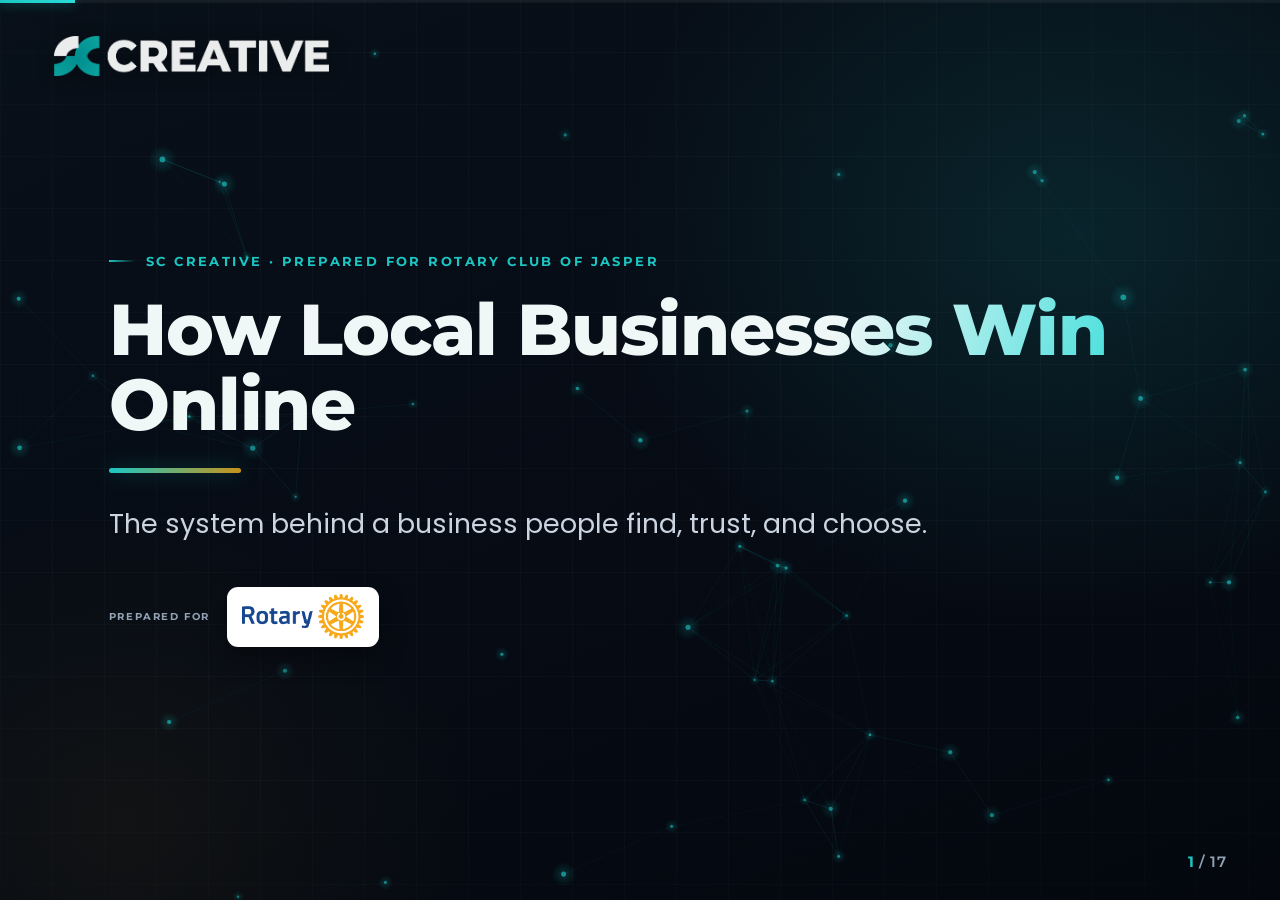
==== index.html @ b0ba2397 "copy: shorten AEO slide title to 'AEO gets you found inside AI.'" ====
<!doctype html>
<html lang="en">
<head>
<meta charset="UTF-8">
<meta name="viewport" content="width=device-width, initial-scale=1.0">
<title>How Local Businesses Win Online — SC Creative</title>
<link rel="preconnect" href="https://fonts.googleapis.com">
<link rel="preconnect" href="https://fonts.gstatic.com" crossorigin>
<link href="https://fonts.googleapis.com/css2?family=Montserrat:wght@600;700;800&family=Poppins:wght@400;500;600&display=swap" rel="stylesheet">
<link rel="stylesheet" href="css/deck.css">
<script>window.AI_CONFIG = window.AI_CONFIG || { apiKey: "", model: "claude-sonnet-5" };</script>
<script src="config.js" onerror="/* no config.js — fallback mode */"></script>
</head>
<body>

  <canvas id="bg-canvas" aria-hidden="true"></canvas>
  <div id="deck-progress"><div id="deck-progress-fill"></div></div>
  <img class="deck-logo" src="assets/logo-white.png" alt="SC Creative">

  <!-- 1. Title -->
  <section class="slide">
    <p class="slide__eyebrow">SC Creative &middot; Prepared for Rotary Club of Jasper</p>
    <h1 class="slide__title grad" data-typewriter data-text="How Local Businesses Win Online">How Local Businesses Win Online</h1>
    <div class="title-underline"></div>
    <p class="slide__body">The system behind a business people find, trust, and choose.</p>
    <div class="title-for">
      <span class="title-for__label">Prepared for</span>
      <span class="title-for__logo"><img src="assets/rotary.png" alt="Rotary Club of Jasper"></span>
    </div>
  </section>

  <!-- 2. The reality -->
  <section class="slide">
    <p class="slide__eyebrow">The reality</p>
    <h1 class="slide__title">People decide online &mdash; before they ever <span class="k">call</span>.</h1>
    <div class="stat-row">
      <div class="stat stat--decline1"><div class="stat__number" data-countup="81" data-suffix="%">0%</div><div class="stat__bar"></div><div class="stat__label">research online before they buy</div></div>
      <div class="stat stat--decline2"><div class="stat__number" data-countup="88" data-suffix="%">0%</div><div class="stat__bar"></div><div class="stat__label">trust reviews as much as a friend</div></div>
      <div class="stat stat--decline3"><div class="stat__number" data-countup="75" data-suffix="%">0%</div><div class="stat__bar"></div><div class="stat__label">judge your credibility by your website</div></div>
    </div>
    <p class="slide__body">If they can&rsquo;t find you &mdash; or they don&rsquo;t like what they see &mdash; you never even get the call.</p>
  </section>

  <!-- 3. The problem: scattered -->
  <section class="slide">
    <p class="slide__eyebrow">The problem</p>
    <h1 class="slide__title">Most local businesses are <span class="k">scattered</span> online.</h1>
    <div class="scatter">
      <div class="scatter__piece">
        <span class="scatter__ic"><svg viewBox="0 0 24 24"><rect x="3" y="4" width="18" height="15" rx="2"/><path d="M3 8.5h18"/></svg></span>
        <span class="scatter__t"><b>DIY website</b><span>built once, forgotten</span></span>
      </div>
      <div class="scatter__piece">
        <span class="scatter__ic"><svg viewBox="0 0 24 24"><rect x="4" y="3" width="16" height="18" rx="2"/><path d="M8 9h8M8 13h5"/></svg></span>
        <span class="scatter__t"><b>Facebook page</b><span>last post: 2019</span></span>
      </div>
      <div class="scatter__piece">
        <span class="scatter__ic"><svg viewBox="0 0 24 24"><path d="M12 21s6.5-5.6 6.5-11a6.5 6.5 0 1 0-13 0C5.5 15.4 12 21 12 21z"/><circle cx="12" cy="10" r="2.4"/></svg></span>
        <span class="scatter__t"><b>Google listing</b><span>wrong hours, no photos</span></span>
      </div>
      <div class="scatter__piece">
        <span class="scatter__ic"><svg viewBox="0 0 24 24"><circle cx="8.5" cy="8.5" r="3.4"/><rect x="12.5" y="12.5" width="7.5" height="7.5" rx="1.6"/></svg></span>
        <span class="scatter__t"><b>Mismatched logos</b><span>three different looks</span></span>
      </div>
      <div class="scatter__piece">
        <span class="scatter__ic"><svg viewBox="0 0 24 24"><circle cx="12" cy="12" r="9"/><path d="M9.6 9.3a2.4 2.4 0 1 1 3.4 2.2c-.8.4-1.1.9-1.1 1.8"/><circle cx="12" cy="16.4" r=".5" fill="currentColor" stroke="none"/></svg></span>
        <span class="scatter__t"><b>No strategy</b><span>hoping it works</span></span>
      </div>
    </div>
    <p class="slide__body">A website here, a Facebook page there, a listing nobody&rsquo;s touched &mdash; pieces that don&rsquo;t talk to each other, and don&rsquo;t add up.</p>
  </section>

  <!-- Blueprint (01) -->
  <section class="slide">
    <div class="scenario-header">
      <span class="chip-icon num-chip" aria-hidden="true">01</span>
      <h1 class="slide__title">Blueprint</h1>
      <span class="scenario-tag">Clarity &amp; Strategy</span>
    </div>
    <div class="showcase">
      <div class="showcase__left">
        <div class="showcase__challenge"><span class="mini-label">The challenge</span><p>Most businesses market before they&rsquo;re clear on who they are.</p></div>
        <div class="showcase__result"><span class="mini-label mini-label--teal">The result</span><p class="result-quote">&ldquo;You can&rsquo;t build growth on a guess. We start with the plan.&rdquo;</p></div>
      </div>
      <div class="showcase__caps">
        <span class="mini-label mini-label--teal">What Blueprint delivers</span>
        <div class="cap-grid">
          <div class="cap"><span class="cap__icon">&#127919;</span><div class="cap__text"><b>Positioning</b><span>Who you are &amp; why you win</span></div></div>
          <div class="cap"><span class="cap__icon">&#128172;</span><div class="cap__text"><b>Messaging</b><span>Words that land with your market</span></div></div>
          <div class="cap"><span class="cap__icon">&#128269;</span><div class="cap__text"><b>Market clarity</b><span>Where the real opportunity is</span></div></div>
          <div class="cap"><span class="cap__icon">&#128101;</span><div class="cap__text"><b>Audience</b><span>Exactly who you&rsquo;re talking to</span></div></div>
          <div class="cap"><span class="cap__icon">&#9876;&#65039;</span><div class="cap__text"><b>Competitive edge</b><span>What sets you apart</span></div></div>
          <div class="cap"><span class="cap__icon">&#128506;&#65039;</span><div class="cap__text"><b>The plan</b><span>A roadmap before we build</span></div></div>
        </div>
      </div>
    </div>
  </section>

  <!-- 7. Branding (02) -->
  <section class="slide">
    <div class="scenario-header">
      <span class="chip-icon num-chip" aria-hidden="true">02</span>
      <h1 class="slide__title">Branding</h1>
      <span class="scenario-tag">Identity &amp; Graphic Design</span>
    </div>
    <div class="showcase">
      <div class="showcase__left">
        <div class="showcase__challenge"><span class="mini-label">The challenge</span><p>Inconsistent branding quietly costs you trust every day.</p></div>
        <div class="showcase__result"><span class="mini-label mini-label--teal">The result</span><p class="result-quote">&ldquo;A brand that&rsquo;s consistent, scalable, and impossible to ignore.&rdquo;</p></div>
      </div>
      <div class="showcase__caps">
        <span class="mini-label mini-label--teal">What Branding delivers</span>
        <div class="cap-grid">
          <div class="cap"><span class="cap__icon">&#10024;</span><div class="cap__text"><b>Logo &amp; identity</b><span>Marks that stick</span></div></div>
          <div class="cap"><span class="cap__icon">&#128216;</span><div class="cap__text"><b>Brand guide</b><span>Rules that keep it consistent</span></div></div>
          <div class="cap"><span class="cap__icon">&#127912;</span><div class="cap__text"><b>Graphic design</b><span>Social, print &amp; ads</span></div></div>
          <div class="cap"><span class="cap__icon">&#127752;</span><div class="cap__text"><b>Color &amp; type</b><span>A system, not guesses</span></div></div>
          <div class="cap"><span class="cap__icon">&#128188;</span><div class="cap__text"><b>Brand assets</b><span>Everything on-brand</span></div></div>
          <div class="cap"><span class="cap__icon">&#128260;</span><div class="cap__text"><b>Consistency</b><span>The same everywhere</span></div></div>
        </div>
      </div>
    </div>
  </section>

  <!-- 8. Website (03) -->
  <section class="slide">
    <div class="scenario-header">
      <span class="chip-icon num-chip" aria-hidden="true">03</span>
      <h1 class="slide__title">Website</h1>
      <span class="scenario-tag">Design &amp; Build</span>
    </div>
    <div class="showcase">
      <div class="showcase__left">
        <div class="showcase__challenge"><span class="mini-label">The challenge</span><p>An outdated, slow website makes a great business look small.</p></div>
        <div class="showcase__result"><span class="mini-label mini-label--teal">The result</span><p class="result-quote">&ldquo;A site that reflects the real quality of your business &mdash; and converts.&rdquo;</p></div>
      </div>
      <div class="showcase__caps">
        <span class="mini-label mini-label--teal">What Website delivers</span>
        <div class="cap-grid">
          <div class="cap"><span class="cap__icon">&#128421;&#65039;</span><div class="cap__text"><b>Custom design</b><span>Not a template</span></div></div>
          <div class="cap"><span class="cap__icon">&#9889;</span><div class="cap__text"><b>Fast load</b><span>Seconds matter</span></div></div>
          <div class="cap"><span class="cap__icon">&#128241;</span><div class="cap__text"><b>Mobile-first</b><span>Most visitors are on phones</span></div></div>
          <div class="cap"><span class="cap__icon">&#127919;</span><div class="cap__text"><b>Built to convert</b><span>Visitors into clients</span></div></div>
          <div class="cap"><span class="cap__icon">&#128269;</span><div class="cap__text"><b>SEO-ready</b><span>Findable from day one</span></div></div>
          <div class="cap"><span class="cap__icon">&#9997;&#65039;</span><div class="cap__text"><b>Easy to update</b><span>You stay in control</span></div></div>
        </div>
      </div>
    </div>
  </section>

  <!-- 8b. Website performance proof -->
  <section class="slide slide--center">
    <p class="slide__eyebrow">Under the hood</p>
    <h1 class="slide__title">We don&rsquo;t build sites that <span class="k--red">underperform</span>.</h1>
    <p class="slide__body" style="max-width:78ch;margin-top:.9rem;font-size:clamp(1rem,1.5vw,1.3rem);">This is the same Google score that decides your search ranking. A typical local site &mdash; versus an SC Creative build.</p>
    <div class="perf-compare">
      <div class="perf-col">
        <div class="perf-col__head"><span class="perf-col__dot" style="background:var(--red)"></span><span class="perf-col__label">A typical local website</span></div>
        <div class="perf-rings">
          <div class="perf-metric"><div class="perf-ring" style="--v:39;--c:#e0574f"><b>39</b></div><span class="perf-metric__lbl">Performance</span></div>
          <div class="perf-metric"><div class="perf-ring" style="--v:86;--c:#e6ab2e"><b>86</b></div><span class="perf-metric__lbl">Accessibility</span></div>
          <div class="perf-metric"><div class="perf-ring" style="--v:73;--c:#e6ab2e"><b>73</b></div><span class="perf-metric__lbl">Best Practices</span></div>
          <div class="perf-metric"><div class="perf-ring" style="--v:85;--c:#e6ab2e"><b>85</b></div><span class="perf-metric__lbl">SEO</span></div>
        </div>
      </div>
      <div class="perf-col perf-col--ours">
        <div class="perf-col__head"><span class="perf-col__dot" style="background:var(--green)"></span><span class="perf-col__label">An SC Creative build</span></div>
        <div class="perf-rings">
          <div class="perf-metric"><div class="perf-ring" style="--v:96;--c:#30c060"><b>96</b></div><span class="perf-metric__lbl">Performance</span></div>
          <div class="perf-metric"><div class="perf-ring" style="--v:94;--c:#30c060"><b>94</b></div><span class="perf-metric__lbl">Accessibility</span></div>
          <div class="perf-metric"><div class="perf-ring" style="--v:100;--c:#30c060"><b>100</b></div><span class="perf-metric__lbl">Best Practices</span></div>
          <div class="perf-metric"><div class="perf-ring" style="--v:100;--c:#30c060"><b>100</b></div><span class="perf-metric__lbl">SEO</span></div>
        </div>
      </div>
    </div>
  </section>

  <!-- AI Systems (04) — big-scale automation build plan -->
  <section class="slide">
    <div class="scenario-header">
      <span class="chip-icon num-chip" aria-hidden="true">04</span>
      <h1 class="slide__title">AI Systems</h1>
      <span class="scenario-tag">Automate &amp; Scale</span>
    </div>
    <div class="showcase">
      <div class="showcase__left">
        <div class="showcase__challenge"><span class="mini-label">The challenge</span><p>Sticky notes, spreadsheets, and six apps that don&rsquo;t talk. Marketing is the easy part &mdash; <em>running</em> the business is where the time disappears.</p></div>
        <div class="showcase__result"><span class="mini-label mini-label--teal">The result</span><p class="result-quote">&ldquo;One system that runs the business &mdash; while you sleep.&rdquo;</p></div>
      </div>
      <div class="showcase__caps">
        <span class="mini-label mini-label--teal">Watch it plan a real build &mdash; start to finish</span>
        <div class="agent-run" data-agent="automation">
          <div class="agent-run__bar">
            <span class="ai-window__dots"><i></i><i></i><i></i></span>
            <span class="ai-window__name">SC Creative &middot; AI Systems Architect</span>
            <span class="ai-window__live">Working</span>
          </div>
          <div class="agent-run__log"></div>
        </div>
      </div>
    </div>
  </section>

  <!-- 10. Growth (05) -->
  <section class="slide">
    <div class="scenario-header">
      <span class="chip-icon num-chip" aria-hidden="true">05</span>
      <h1 class="slide__title">Growth</h1>
      <span class="scenario-tag">Traffic &amp; Revenue</span>
    </div>
    <div class="showcase">
      <div class="showcase__left">
        <div class="showcase__challenge"><span class="mini-label">The challenge</span><p>Reactive marketing means competitors get found first.</p></div>
        <div class="showcase__result"><span class="mini-label mini-label--teal">The result</span><p class="result-quote">&ldquo;Visibility that compounds &mdash; locally and beyond.&rdquo;</p></div>
      </div>
      <div class="showcase__caps">
        <span class="mini-label mini-label--teal">What Growth delivers</span>
        <div class="cap-grid">
          <div class="cap"><span class="cap__icon">&#128269;</span><div class="cap__text"><b>SEO</b><span>Get found on Google</span></div></div>
          <div class="cap"><span class="cap__icon">&#128200;</span><div class="cap__text"><b>Paid ads</b><span>Reach the right people fast</span></div></div>
          <div class="cap"><span class="cap__icon">&#9997;&#65039;</span><div class="cap__text"><b>Content</b><span>Answer what they search</span></div></div>
          <div class="cap"><span class="cap__icon">&#128205;</span><div class="cap__text"><b>Local visibility</b><span>Own your area</span></div></div>
          <div class="cap"><span class="cap__icon">&#11088;</span><div class="cap__text"><b>Reviews</b><span>Reputation that sells</span></div></div>
          <div class="cap"><span class="cap__icon">&#128202;</span><div class="cap__text"><b>Analytics</b><span>Know what&rsquo;s working</span></div></div>
        </div>
      </div>
    </div>
  </section>

  <!-- 11. The rules just changed (AEO) -->
  <section class="slide" data-aeo>
    <p class="slide__eyebrow">The rules just changed</p>
    <h1 class="slide__title">AEO gets you found <span class="k">inside AI</span>.</h1>
    <p class="slide__body" style="max-width:74ch;">Your customers are asking ChatGPT and Google&rsquo;s AI for recommendations now. We make sure your business is the answer they get.</p>
    <div class="aeo-wrap">
      <div class="ai-window">
        <div class="ai-window__bar">
          <span class="ai-window__dots"><i></i><i></i><i></i></span>
          <span class="ai-window__name">AI Assistant</span>
          <span class="ai-window__live">Live</span>
        </div>
        <div class="ai-window__body">
          <div class="aeo-q"><span class="aeo-q__label">Someone asks</span><span class="aeo-q__text">&ldquo;Best place for shrimp &amp; grits in Jasper, AL?&rdquo;</span></div>
          <div class="aeo-a" id="aeo-answer" data-rest="&hellip;"></div>
        </div>
      </div>
    </div>
  </section>

  <!-- 12. When it's connected — payoff curve -->
  <section class="slide">
    <p class="slide__eyebrow">The payoff</p>
    <h1 class="slide__title">When the pieces connect, <span class="k">growth compounds</span>.</h1>
    <div class="turnaround">
      <div class="ta-chart">
        <svg class="ta-svg" viewBox="0 0 100 40" preserveAspectRatio="none" aria-hidden="true">
          <defs>
            <linearGradient id="taFill" x1="0" y1="0" x2="0" y2="1">
              <stop offset="0%" stop-color="rgba(62,224,122,0.38)"/>
              <stop offset="100%" stop-color="rgba(62,224,122,0)"/>
            </linearGradient>
          </defs>
          <path class="ta-area" d="M0,37 L16.7,31 L50,19 L83.3,7 L100,4 L100,40 L0,40 Z" fill="url(#taFill)"/>
          <path class="ta-line" pathLength="1" d="M0,37 L16.7,31 L50,19 L83.3,7 L100,4"/>
        </svg>
        <span class="ta-dot ta-dot--1" style="left:16.7%;bottom:22.5%"></span>
        <span class="ta-dot ta-dot--2" style="left:50%;bottom:52.5%"></span>
        <span class="ta-dot ta-dot--3" style="left:83.3%;bottom:82.5%"></span>
      </div>
      <div class="ta-labels">
        <div class="ta-lbl"><b>Found</b><span>Get seen</span></div>
        <div class="ta-lbl"><b>Trusted</b><span>Look the part</span></div>
        <div class="ta-lbl"><b>Growing</b><span>Win the work</span></div>
      </div>
    </div>
    <p class="slide__body">Each piece makes the others work harder. That&rsquo;s the difference between busy and growing.</p>
  </section>

  <!-- 13. Proof — client trust bar -->
  <section class="slide slide--center">
    <p class="slide__eyebrow">The proof</p>
    <h1 class="slide__title">Real businesses. <span class="k">Real work.</span></h1>
    <div class="trust-bar">
      <div class="trust-logo"><img src="assets/clients/glory-fellowship.png" alt="Glory Fellowship"></div>
      <div class="trust-logo"><img src="assets/clients/miller-roofing.png" alt="Miller Roofing"></div>
      <div class="trust-logo"><img src="assets/clients/lemon-ridge.png" alt="Lemon Ridge"></div>
      <div class="trust-logo"><img src="assets/clients/sanders.png" alt="Sanders"></div>
      <div class="trust-logo"><img src="assets/clients/wmd.png" alt="WMD"></div>
      <div class="trust-logo"><img src="assets/clients/mann-home-services.png" alt="Mann Home Services"></div>
    </div>
    <p class="slide__body">From roofing to retail to non-profits &mdash; we build the systems local businesses grow on.</p>
  </section>

  <!-- 14. Why local matters -->
  <section class="slide slide--center">
    <p class="slide__eyebrow">Why this matters for Jasper</p>
    <h1 class="slide__title">When local businesses win online, <span class="k">the whole town rises</span>.</h1>
    <p class="slide__body">Every local business that competes online keeps jobs, dollars, and pride right here in Walker County &mdash; instead of losing them to a chain three states away.</p>
  </section>

  <!-- 15. The SC Creative difference -->
  <section class="slide slide--center">
    <p class="slide__eyebrow">The difference</p>
    <h1 class="slide__title grad">One connected partner &mdash; right here.</h1>
    <p class="slide__body">Not a faceless agency in another state. Real people who answer the phone, know your market, and treat your growth like our own.</p>
  </section>

  <!-- 16. Start -->
  <section class="slide slide--center">
    <p class="slide__eyebrow">Getting started</p>
    <h1 class="slide__title">It starts with a <span class="k">conversation</span>.</h1>
    <p class="slide__body">No pressure, no jargon &mdash; just a clear look at where your business stands online today, and what&rsquo;s possible. That part&rsquo;s on us.</p>
  </section>

  <!-- 17. Vision close -->
  <section class="slide slide--center">
    <h1 class="slide__title grad" data-typewriter data-text="Main Street can win online.">Main Street can win online.</h1>
    <div class="title-underline"></div>
    <p class="slide__body">Let&rsquo;s build the system that gets you there.</p>
  </section>

  <!-- 18. Contact -->
  <section class="slide slide--center">
    <img class="contact-logo" src="assets/logo-white.png" alt="SC Creative">
    <p class="slide__eyebrow">Local, and here to help.</p>
    <p class="slide__body">If you want to talk through what this could look like for your business &mdash; I&rsquo;m right here in Walker County.</p>
    <p class="contact-line">Sam Cole &middot; <a href="mailto:sam@samcolecreative.com">sam@samcolecreative.com</a> &middot; <a href="tel:+16789971106">(678) 997-1106</a></p>
    <div class="online-chip">Online now &middot; <b data-clock>12:00:00 PM</b></div>
  </section>

  <div class="deck-counter"><b>1</b> / 17</div>
  <div class="deck-nav deck-nav--prev" aria-hidden="true"></div>
  <div class="deck-nav deck-nav--next" aria-hidden="true"></div>

  <script src="js/ai-engine.js"></script>
  <script src="js/local-data.js"></script>
  <script src="js/active.js"></script>
  <script src="js/background.js"></script>
  <script src="js/deck.js"></script>

</body>
</html>
---- css/deck.css ----
/* ============================================================
   The Small-Town Advantage — SC Creative × Rotary of Jasper
   Design system, echoing the SC Creative site:
   layered glow + graph-grid backdrops, low-opacity glass with a
   teal left-edge, snap easing, teal keyword accents, icon chips,
   and fake "AI product window" chrome.
   ============================================================ */

:root {
  /* Graduated near-blacks */
  --bg:            #070d17;
  --bg-2:          #050a12;
  --surface:       #0b1520;
  --surface-2:     #0d1420;
  --elevated:      #0a1220;

  /* Brand teal family */
  --teal:          #1cc7c3;
  --teal-bright:   #2adbd7;
  --teal-mid:      #13a9a6;
  --teal-ink:      #07262b;

  /* Accents */
  --gold:          #c8921a;
  --gold-bright:   #e6ab2e;
  --green:         #30c060;
  --red:           #e0574f;

  /* Text */
  --text:          #eef3f8;
  --text-neutral:  #cbd5e1;
  --text-muted:    #93a3b6;

  /* Glass + hairlines */
  --glass:         rgba(255,255,255,0.035);
  --glass-2:       rgba(255,255,255,0.055);
  --hair:          rgba(255,255,255,0.09);
  --hair-strong:   rgba(255,255,255,0.16);

  --ease:          cubic-bezier(0.22, 1, 0.36, 1);

  --font-heading: 'Montserrat', ui-sans-serif, system-ui, sans-serif;
  --font-body:    'Poppins', ui-sans-serif, system-ui, sans-serif;
}

* { margin: 0; padding: 0; box-sizing: border-box; }
html, body { width: 100%; height: 100%; }

body {
  font-family: var(--font-body);
  color: var(--text);
  overflow: hidden;
  /* Layered atmosphere: asymmetric teal glow upper-right, faint gold
     glow lower-left, over a diagonal near-black gradient. */
  background:
    radial-gradient(ellipse 58% 68% at 84% 26%, rgba(28,199,195,0.13), transparent 64%),
    radial-gradient(ellipse 46% 60% at 10% 92%, rgba(200,146,26,0.06), transparent 60%),
    linear-gradient(158deg, #081019 0%, #060b14 58%, #04070e 100%);
  background-attachment: fixed;
}

/* Graph-paper grid texture, faded at the edges (SC Creative signature) */
body::before {
  content: "";
  position: fixed;
  inset: 0;
  z-index: 0;
  pointer-events: none;
  background-image:
    linear-gradient(rgba(255,255,255,0.022) 1px, transparent 1px),
    linear-gradient(90deg, rgba(255,255,255,0.022) 1px, transparent 1px);
  background-size: 52px 52px;
  -webkit-mask-image: radial-gradient(ellipse 90% 90% at 50% 45%, #000 55%, transparent 100%);
          mask-image: radial-gradient(ellipse 90% 90% at 50% 45%, #000 55%, transparent 100%);
}

#bg-canvas {
  position: fixed;
  inset: 0;
  z-index: 0;
  pointer-events: none;
  opacity: 0.9;
}

/* ---------- Chrome: progress, logo, counter, nav ---------- */
#deck-progress {
  position: fixed; top: 0; left: 0;
  width: 100%; height: 3px;
  background: rgba(255,255,255,0.05);
  z-index: 30;
}
#deck-progress-fill {
  height: 100%; width: 0%;
  background: linear-gradient(90deg, var(--teal), var(--teal-bright));
  box-shadow: 0 0 12px rgba(28,199,195,0.6);
  transition: width 420ms var(--ease);
}

.deck-logo {
  position: fixed; top: 4vh; left: 4.2vw;
  height: 4.4vh; opacity: .92; z-index: 20;
  filter: drop-shadow(0 2px 10px rgba(0,0,0,0.4));
}

.deck-counter {
  position: fixed; bottom: 3.2vh; right: 4.2vw;
  color: var(--text-muted);
  font-family: var(--font-heading);
  font-weight: 600;
  font-size: .95rem;
  letter-spacing: .04em;
  z-index: 20;
}
.deck-counter b { color: var(--teal); font-weight: 700; }

.deck-nav {
  position: fixed; top: 0; height: 100vh; width: 33%;
  z-index: 10; cursor: pointer; background: transparent; border: none;
}
.deck-nav--prev { left: 0; }
.deck-nav--next { right: 0; }

/* ---------- Slides ---------- */
.slide {
  position: relative;
  z-index: 5;
  width: 100vw; height: 100vh;
  display: none;
  flex-direction: column;
  justify-content: center;
  padding: 9vh 8.5vw;
  background: transparent;   /* let the layered body show through */
}
.slide.active { display: flex; }

/* Entrance choreography — every direct child rises + fades, staggered,
   using the SC Creative snap easing. */
.slide.active > * { animation: rise .62s var(--ease) both; }
.slide.active > *:nth-child(1) { animation-delay: .04s; }
.slide.active > *:nth-child(2) { animation-delay: .12s; }
.slide.active > *:nth-child(3) { animation-delay: .20s; }
.slide.active > *:nth-child(4) { animation-delay: .28s; }
.slide.active > *:nth-child(5) { animation-delay: .36s; }
.slide.active > *:nth-child(6) { animation-delay: .44s; }
@keyframes rise {
  from { opacity: 0; transform: translateY(20px); }
  to   { opacity: 1; transform: translateY(0); }
}

.slide--center { align-items: center; text-align: center; }
.slide--center .slide__body { margin-left: auto; margin-right: auto; }

/* ---------- Type ---------- */
.slide__eyebrow {
  display: inline-flex; align-items: center; gap: .7rem;
  color: var(--teal);
  text-transform: uppercase;
  letter-spacing: .18em;
  font-family: var(--font-heading);
  font-weight: 700;
  font-size: clamp(.72rem, 1.05vw, .92rem);
  margin-bottom: 1.4rem;
}
.slide__eyebrow::before {
  content: "";
  width: 26px; height: 2px;
  background: linear-gradient(90deg, var(--teal), transparent);
  display: inline-block;
}
.slide--center .slide__eyebrow { justify-content: center; }

.slide__title {
  font-family: var(--font-heading);
  font-weight: 800;
  font-size: clamp(2.6rem, 5.6vw, 5rem);
  line-height: 1.05;
  letter-spacing: -0.015em;
}
/* Gradient display treatment for hero/statement titles — a bright title with a
   soft teal shine that fades into the text on BOTH sides (no hard seam). */
.slide__title.grad {
  background: linear-gradient(105deg,
    #eff7f7 0%, #eff7f7 34%,
    var(--teal-bright) 50%,
    #eff7f7 66%, #eff7f7 100%);
  background-size: 200% auto;
  background-repeat: no-repeat;
  -webkit-background-clip: text; background-clip: text;
  color: transparent;
}
/* Teal keyword accent inside titles */
.k {
  background: linear-gradient(120deg, var(--teal) 0%, var(--teal-bright) 100%);
  -webkit-background-clip: text; background-clip: text;
  color: transparent;
}
.k--gold { background: linear-gradient(120deg, var(--gold) 0%, var(--gold-bright) 100%); -webkit-background-clip: text; background-clip: text; color: transparent; }
.k--red  { color: var(--red); }

.slide__body {
  color: var(--text-neutral);
  font-size: clamp(1.15rem, 2.1vw, 1.75rem);
  line-height: 1.55;
  max-width: 56ch;
  margin-top: 1.9rem;
}
.slide__body em { color: var(--text); font-style: italic; }

.title-underline {
  width: 132px; height: 5px; border-radius: 4px;
  margin-top: 1.6rem;
  background: linear-gradient(90deg, var(--teal), var(--gold));
  box-shadow: 0 0 20px rgba(28,199,195,0.35);
}
.slide--center .title-underline { margin-left: auto; margin-right: auto; }

/* ---------- Glass card base ---------- */
.card {
  position: relative;
  background: var(--glass);
  border: 1px solid var(--hair);
  border-radius: 18px;
  backdrop-filter: blur(14px);
  -webkit-backdrop-filter: blur(14px);
  box-shadow: 0 18px 50px rgba(0,0,0,0.35);
  transition: transform .3s var(--ease), box-shadow .3s var(--ease), border-color .3s var(--ease);
}
.card::before {   /* teal left-edge accent */
  content: ""; position: absolute; left: 0; top: 14px; bottom: 14px;
  width: 3px; border-radius: 3px;
  background: linear-gradient(180deg, var(--teal), var(--teal-mid));
}

/* ---------- Icon chip ---------- */
.chip-icon {
  flex-shrink: 0;
  width: clamp(48px, 5vw, 64px);
  height: clamp(48px, 5vw, 64px);
  display: grid; place-items: center;
  border-radius: 14px;
  background: rgba(28,199,195,0.12);
  border: 1px solid rgba(28,199,195,0.28);
  box-shadow: inset 0 1px 0 rgba(255,255,255,0.06), 0 8px 24px rgba(28,199,195,0.14);
  font-size: clamp(1.6rem, 2.6vw, 2.3rem);
  line-height: 1;
}

/* real-logo variant of the header chip — white token so colorful
   badges/seals stay legible on the dark deck */
.logo-chip {
  flex-shrink: 0;
  width: clamp(54px, 5.6vw, 72px);
  height: clamp(54px, 5.6vw, 72px);
  display: grid; place-items: center;
  border-radius: 14px;
  background: #fff;
  padding: 7px;
  box-shadow: inset 0 1px 0 rgba(255,255,255,0.6), 0 10px 26px rgba(0,0,0,0.4);
}
.logo-chip img { max-width: 100%; max-height: 100%; object-fit: contain; display: block; }

/* Title slide: "prepared for" Rotary mark */
.title-for { display: flex; align-items: center; gap: 1.1rem; margin-top: 2.6rem; }
.title-for__label {
  font-family: var(--font-heading); font-weight: 700;
  text-transform: uppercase; letter-spacing: .15em;
  font-size: clamp(.58rem, .82vw, .72rem); color: var(--text-muted);
}
.title-for__logo {
  display: inline-flex; align-items: center;
  height: clamp(42px, 4.8vw, 60px);
  background: #fff; border-radius: 11px; padding: .45rem .95rem;
  box-shadow: 0 10px 26px rgba(0,0,0,0.4);
}
.title-for__logo img { height: 100%; width: auto; display: block; }

/* ---------- Stat tiles ---------- */
.stat-row {
  display: flex;
  gap: 1.6rem;
  margin: 2.6rem 0;
  width: 100%;
}
.stat {
  flex: 1;
  background: var(--glass);
  border: 1px solid var(--hair);
  border-radius: 18px;
  padding: 2rem 1.5rem 1.6rem;
  text-align: center;
  backdrop-filter: blur(14px);
  -webkit-backdrop-filter: blur(14px);
  box-shadow: 0 18px 50px rgba(0,0,0,0.32);
}
.stat__number {
  font-family: var(--font-heading);
  font-weight: 800;
  font-size: clamp(3rem, 6.5vw, 5.4rem);
  line-height: 1;
  letter-spacing: -0.03em;
}
.stat__bar {
  width: 46px; height: 3px; border-radius: 3px;
  margin: .9rem auto 0;
  background: var(--teal);
}
.stat__label {
  color: var(--text-muted);
  font-size: clamp(.85rem, 1.3vw, 1.05rem);
  margin-top: .85rem;
  letter-spacing: .02em;
}
/* decline palette (failure stats) */
.stat--decline1 .stat__number { color: var(--gold-bright); } .stat--decline1 .stat__bar { background: var(--gold-bright); }
.stat--decline2 .stat__number { color: #ec7f52; }            .stat--decline2 .stat__bar { background: #ec7f52; }
.stat--decline3 .stat__number { color: var(--red); }         .stat--decline3 .stat__bar { background: var(--red); }
/* thrive palette (flipped) */
.stat--thrive .stat__number { color: var(--green); }         .stat--thrive .stat__bar { background: var(--green); }
.stat--thrive { border-color: rgba(48,192,96,0.28); box-shadow: 0 18px 50px rgba(0,0,0,0.32), 0 0 40px rgba(48,192,96,0.10); }

/* ---------- Scenario template ---------- */
.scenario-header {
  display: flex; align-items: center; gap: 1.2rem;
  margin-bottom: 2.2rem;
}
.scenario-header .slide__title { font-size: clamp(1.9rem, 3.8vw, 3.2rem); }
.scenario-tag {
  margin-left: auto;
  font-family: var(--font-heading);
  font-weight: 700; font-size: clamp(.62rem, .95vw, .78rem);
  text-transform: uppercase; letter-spacing: .13em;
  color: var(--teal);
  background: rgba(28,199,195,0.10);
  border: 1px solid rgba(28,199,195,0.28);
  border-radius: 999px;
  padding: .5rem 1rem;
  white-space: nowrap;
}

.scenario { display: flex; align-items: stretch; gap: 1.15rem; width: 100%; }
.scenario__step {
  position: relative;
  flex: 1; min-width: 0;
  background: var(--glass);
  border: 1px solid var(--hair);
  border-radius: 18px;
  padding: 1.7rem 1.5rem;
  display: flex; flex-direction: column; gap: .7rem;
  backdrop-filter: blur(14px);
  -webkit-backdrop-filter: blur(14px);
  box-shadow: 0 16px 44px rgba(0,0,0,0.3);
  overflow: hidden;
}
.scenario__step::before {   /* top accent bar */
  content: ""; position: absolute; top: 0; left: 0; right: 0; height: 3px;
  background: linear-gradient(90deg, rgba(255,255,255,0.14), transparent);
}
.scenario__step--fix::before { background: linear-gradient(90deg, var(--teal), var(--teal-mid)); }
.scenario__step--result {
  border-color: rgba(28,199,195,0.42);
  box-shadow: 0 16px 44px rgba(0,0,0,0.3), 0 0 44px rgba(28,199,195,0.16);
}
.scenario__step--result::before { background: linear-gradient(90deg, var(--teal-bright), var(--teal)); height: 4px; }
.scenario__label {
  color: var(--text-muted);
  text-transform: uppercase;
  letter-spacing: .13em;
  font-family: var(--font-heading);
  font-weight: 700;
  font-size: clamp(.68rem, 1vw, .82rem);
}
.scenario__step--fix .scenario__label { color: var(--teal); }
.scenario__step--result .scenario__label { color: var(--teal-bright); }
.scenario__text {
  color: var(--text-neutral);
  font-size: clamp(1rem, 1.45vw, 1.28rem);
  line-height: 1.5;
}
.scenario__step--result .scenario__text {
  color: var(--text); font-weight: 500; font-style: italic;
}
.scenario__arrow {
  align-self: center; flex-shrink: 0;
  color: var(--teal); opacity: .8;
  font-size: clamp(1.3rem, 2vw, 1.9rem);
}

/* ---------- Capability showcase (rich scenarios) ---------- */
.showcase {
  display: grid;
  grid-template-columns: 0.82fr 1.55fr;
  gap: 1.9rem;
  width: 100%;
  align-items: stretch;
}
.showcase__left { display: flex; flex-direction: column; justify-content: center; gap: 1.15rem; }
.showcase__caps { display: flex; flex-direction: column; gap: .9rem; }

.mini-label {
  display: inline-flex; align-items: center; gap: .55rem;
  font-family: var(--font-heading); font-weight: 700;
  text-transform: uppercase; letter-spacing: .14em;
  font-size: clamp(.62rem, .92vw, .78rem);
  color: var(--text-muted);
}
.mini-label--teal { color: var(--teal); }
.mini-label--teal::before { content: ""; width: 20px; height: 2px; background: linear-gradient(90deg, var(--teal), transparent); }

.showcase__challenge p {
  color: var(--text-neutral);
  font-size: clamp(1rem, 1.55vw, 1.4rem);
  line-height: 1.45; margin-top: .55rem;
}
.showcase__result {
  background: var(--glass);
  border: 1px solid rgba(28,199,195,0.42);
  border-radius: 16px;
  padding: 1.3rem 1.45rem;
  box-shadow: 0 16px 44px rgba(0,0,0,0.3), 0 0 42px rgba(28,199,195,0.15);
}
.showcase__result .result-quote {
  color: var(--text); font-style: italic; font-weight: 500;
  font-size: clamp(1rem, 1.5vw, 1.32rem); line-height: 1.4; margin-top: .55rem;
}

.cap-grid { display: grid; grid-template-columns: repeat(3, 1fr); gap: .85rem; }
.cap {
  display: flex; gap: .8rem; align-items: flex-start;
  background: var(--glass);
  border: 1px solid var(--hair);
  border-radius: 14px;
  padding: 1rem .95rem;
  backdrop-filter: blur(12px); -webkit-backdrop-filter: blur(12px);
  box-shadow: 0 12px 32px rgba(0,0,0,0.26);
  transition: transform .25s var(--ease), border-color .25s var(--ease);
}
.cap:hover { transform: translateY(-3px); border-color: rgba(28,199,195,0.4); }
.cap__icon {
  flex-shrink: 0;
  width: 2.4rem; height: 2.4rem;
  display: grid; place-items: center;
  border-radius: 10px;
  background: rgba(28,199,195,0.12);
  border: 1px solid rgba(28,199,195,0.26);
  font-size: 1.15rem; line-height: 1;
}
.cap__text b {
  display: block;
  font-family: var(--font-heading); font-weight: 700;
  font-size: clamp(.82rem, 1.1vw, 1.02rem);
  color: var(--text); line-height: 1.18;
}
.cap__text span {
  display: block;
  color: var(--text-muted);
  font-size: clamp(.7rem, .95vw, .86rem);
  line-height: 1.3; margin-top: .22rem;
}

/* ---------- AI product window (live demo + city assistant) ---------- */
.ai-window {
  width: 100%;
  background: linear-gradient(180deg, rgba(13,20,32,0.72), rgba(8,14,24,0.72));
  border: 1px solid var(--hair-strong);
  border-radius: 18px;
  backdrop-filter: blur(16px);
  -webkit-backdrop-filter: blur(16px);
  box-shadow: 0 32px 80px rgba(0,0,0,0.55), 0 0 60px rgba(28,199,195,0.06);
  overflow: hidden;
}
.ai-window__bar {
  display: flex; align-items: center; gap: .9rem;
  padding: .8rem 1.2rem;
  background: rgba(255,255,255,0.03);
  border-bottom: 1px solid var(--hair);
}
.ai-window__dots { display: flex; gap: .5rem; }
.ai-window__dots i { width: 12px; height: 12px; border-radius: 50%; display: inline-block; }
.ai-window__dots i:nth-child(1) { background: #ff5f57; }
.ai-window__dots i:nth-child(2) { background: #febc2e; }
.ai-window__dots i:nth-child(3) { background: #28c840; }
.ai-window__name {
  font-family: var(--font-heading); font-weight: 600;
  font-size: clamp(.75rem, 1.1vw, .92rem);
  color: var(--text-muted); letter-spacing: .02em;
}
.ai-window__live {
  margin-left: auto;
  display: inline-flex; align-items: center; gap: .45rem;
  font-family: var(--font-heading); font-weight: 700;
  font-size: clamp(.62rem, .9vw, .74rem);
  text-transform: uppercase; letter-spacing: .12em;
  color: var(--green);
}
.ai-window__live::before {
  content: ""; width: 8px; height: 8px; border-radius: 50%;
  background: var(--green); box-shadow: 0 0 8px rgba(48,192,96,0.9);
  animation: live-pulse 1.6s ease-in-out infinite;
}
@keyframes live-pulse { 0%,100% { opacity: 1; } 50% { opacity: .35; } }
.ai-window__body { padding: 1.5rem; }

/* input + button (shared) */
.ai-field { display: flex; gap: .8rem; width: 100%; }
.ai-input {
  flex: 1; min-width: 0;
  background: rgba(0,0,0,0.28);
  border: 1px solid var(--hair);
  border-radius: 12px;
  padding: .95rem 1.15rem;
  color: var(--text);
  font-family: var(--font-body);
  font-size: clamp(.95rem, 1.4vw, 1.15rem);
  transition: border-color .18s ease, box-shadow .18s ease;
}
.ai-input::placeholder { color: var(--text-muted); }
.ai-input:focus { outline: none; border-color: var(--teal); box-shadow: 0 0 0 3px rgba(28,199,195,0.18); }
.ai-btn {
  flex-shrink: 0;
  display: inline-flex; align-items: center; gap: .5rem;
  background: linear-gradient(120deg, var(--teal), var(--teal-mid));
  color: var(--teal-ink);
  border: none; border-radius: 12px;
  padding: .95rem 1.6rem;
  font-family: var(--font-heading); font-weight: 700;
  font-size: clamp(.95rem, 1.4vw, 1.15rem);
  cursor: pointer;
  box-shadow: 0 8px 24px rgba(28,199,195,0.28);
  transition: transform .18s var(--ease), box-shadow .18s ease, filter .18s ease;
}
.ai-btn:hover { transform: translateY(-2px); filter: brightness(1.06); box-shadow: 0 12px 30px rgba(28,199,195,0.4); }
.ai-btn:disabled { opacity: .55; cursor: default; transform: none; box-shadow: none; }

/* "found it" research line */
.demo-found {
  margin-top: 1rem;
  min-height: 1.4rem;
  color: var(--teal-bright);
  font-size: clamp(.82rem, 1.15vw, 1.02rem);
  line-height: 1.45;
  font-weight: 500;
}
.demo-found:empty::before {
  content: attr(data-rest);
  color: var(--text-muted);
  font-weight: 400; font-style: italic; opacity: .75;
}

/* demo output grid of three cards */
.demo-grid { display: flex; gap: 1.15rem; width: 100%; margin-top: 1.2rem; align-items: stretch; }
.demo-out {
  flex: 1; min-width: 0;
  background: rgba(255,255,255,0.03);
  border: 1px solid var(--hair);
  border-radius: 14px;
  padding: 1.25rem 1.2rem;
  display: flex; flex-direction: column; gap: .7rem;
}
.demo-out__label {
  display: flex; align-items: center; gap: .5rem;
  color: var(--teal);
  text-transform: uppercase; letter-spacing: .11em;
  font-family: var(--font-heading); font-weight: 700;
  font-size: clamp(.66rem, .95vw, .82rem);
}
.demo-out__label span { font-size: .95rem; }
.demo-stream {
  color: var(--text-neutral);
  font-size: clamp(.82rem, 1.1vw, 1rem);
  line-height: 1.5;
  white-space: pre-wrap;
  height: 21vh;                 /* fixed — window never grows off-screen */
  overflow-y: auto;
  /* anchor content to the BOTTOM so every card ends flush at the same line */
  display: flex; flex-direction: column; justify-content: flex-end;
  scrollbar-width: none;        /* Firefox: hide scrollbar */
  /* fade only at the TOP, where scrolled-away lines dissolve; flush at the bottom */
  -webkit-mask-image: linear-gradient(to bottom, transparent 0, #000 16%, #000 100%);
          mask-image: linear-gradient(to bottom, transparent 0, #000 16%, #000 100%);
}
.demo-stream::-webkit-scrollbar { display: none; }  /* Chrome/Safari: hide scrollbar */
/* resting placeholder state (never an empty void) */
.demo-stream:empty::before,
.city-answer:empty::before {
  content: attr(data-rest);
  color: var(--text-muted);
  font-style: italic;
  opacity: .7;
}

/* City internal-assistant auto-demo */
.city-q {
  display: flex; align-items: baseline; gap: .7rem;
  background: rgba(0,0,0,0.28);
  border: 1px solid var(--hair); border-radius: 12px;
  padding: .85rem 1.1rem;
}
.city-q__label {
  flex-shrink: 0;
  font-family: var(--font-heading); font-weight: 700;
  text-transform: uppercase; letter-spacing: .1em;
  font-size: clamp(.58rem, .82vw, .7rem); color: var(--teal);
}
.city-q__text { color: var(--text); font-size: clamp(.9rem, 1.25vw, 1.12rem); line-height: 1.4; }
.ai-btn--sm { margin-top: 1rem; padding: .6rem 1.2rem; font-size: clamp(.82rem, 1.1vw, .98rem); }

.city-answer {
  margin-top: 1.1rem;
  min-height: 3rem;
  background: rgba(255,255,255,0.03);
  border: 1px solid var(--hair);
  border-radius: 12px;
  padding: .95rem 1.15rem;
  color: var(--text-neutral);
  font-size: clamp(.85rem, 1.15vw, 1.02rem);
  line-height: 1.55;
  white-space: pre-wrap;
}

/* thinking + typing states */
.ai-thinking {
  color: var(--teal) !important;
  font-style: italic;
  animation: think-pulse 1.1s ease-in-out infinite;
}
@keyframes think-pulse { 0%,100% { opacity: .5; } 50% { opacity: 1; } }
.typing::after {
  content: '▍';
  color: var(--teal);
  margin-left: 1px;
  animation: caret-blink .9s step-end infinite;
}
@keyframes caret-blink { 0%,100% { opacity: 1; } 50% { opacity: 0; } }

/* ---------- Chain (turning point) ---------- */
.chain { display: flex; align-items: center; flex-wrap: wrap; gap: .9rem; margin-top: 2.2rem; }
.chain__pill {
  background: var(--glass);
  border: 1px solid var(--hair);
  border-radius: 999px;
  padding: 1rem 1.7rem;
  font-family: var(--font-heading); font-weight: 700;
  font-size: clamp(1rem, 1.6vw, 1.35rem);
  color: var(--text-neutral);
  white-space: nowrap;
  backdrop-filter: blur(10px); -webkit-backdrop-filter: blur(10px);
}
.chain__pill--accent {
  background: rgba(28,199,195,0.12);
  border-color: rgba(28,199,195,0.5);
  color: var(--teal-bright);
  box-shadow: 0 0 44px rgba(28,199,195,0.22);
}
.chain__arrow { color: var(--teal); opacity: .75; font-size: clamp(1.1rem, 1.9vw, 1.7rem); }

/* ---------- Start list ---------- */
.start-list { list-style: none; display: flex; flex-direction: column; gap: 1.1rem; margin-top: 2.4rem; width: 100%; max-width: 60rem; }
.start-list__item {
  display: flex; align-items: center; gap: 1.6rem;
  background: var(--glass);
  border: 1px solid var(--hair);
  border-radius: 16px;
  padding: 1.4rem 1.8rem;
  backdrop-filter: blur(12px); -webkit-backdrop-filter: blur(12px);
}
.start-list__number {
  flex-shrink: 0;
  width: clamp(2.6rem, 4vw, 3.4rem); height: clamp(2.6rem, 4vw, 3.4rem);
  display: grid; place-items: center;
  border-radius: 12px;
  background: rgba(28,199,195,0.12);
  border: 1px solid rgba(28,199,195,0.3);
  font-family: var(--font-heading); font-weight: 800;
  font-size: clamp(1.3rem, 2.2vw, 1.9rem);
  color: var(--teal);
}
.start-list__item--accent .start-list__number { background: rgba(200,146,26,0.14); border-color: rgba(200,146,26,0.34); color: var(--gold-bright); }
.start-list__text { color: var(--text-neutral); font-size: clamp(1.05rem, 1.7vw, 1.4rem); line-height: 1.4; }

/* ---------- Contact ---------- */
.contact-logo { height: 14vh; margin-bottom: 2.4rem; opacity: .95; filter: drop-shadow(0 8px 30px rgba(28,199,195,0.2)); }
.contact-line {
  margin-top: 2.4rem;
  font-family: var(--font-heading); font-weight: 600;
  font-size: clamp(1.15rem, 2vw, 1.65rem);
  color: var(--text);
}
.contact-line a { color: var(--teal); text-decoration: none; }
.contact-line a:hover { text-decoration: underline; }
.contact-line__placeholder { color: var(--text-muted); font-style: italic; font-weight: 400; }

/* ---------- Demo title sizing ---------- */
.slide--demo .slide__title { font-size: clamp(2rem, 4.2vw, 3.4rem); }

/* ---------- ACTIVE ELEMENTS (one per slide, varied) ---------- */

/* Animated gradient sheen on statement titles — glides across and back
   (alternate) so there's never a wrap seam / hard line. */
.slide__title.grad { animation: title-sheen 5.5s ease-in-out infinite alternate; }
@keyframes title-sheen {
  from { background-position: 0% center; }
  to   { background-position: 100% center; }
}

/* Count-up stat bars grow on activation */
.stat__bar { transform-origin: center; }
.slide.active .stat__bar { animation: bar-in .7s var(--ease) both; animation-delay: .45s; }
@keyframes bar-in { from { transform: scaleX(0); } to { transform: scaleX(1); } }
/* Flipped-outcome check marks pop in sequentially */
.slide.active .stat--thrive .stat__number { animation: check-pop .5s var(--ease) both; }
.slide.active .stat-row .stat:nth-child(1) .stat__number { animation-delay: .30s; }
.slide.active .stat-row .stat:nth-child(2) .stat__number { animation-delay: .45s; }
.slide.active .stat-row .stat:nth-child(3) .stat__number { animation-delay: .60s; }
@keyframes check-pop { from { opacity: 0; transform: scale(.3); } to { opacity: 1; transform: scale(1); } }

/* Big-idea: two bars rise to the SAME height, joined by a glowing "=" */
.compare { display: flex; align-items: flex-end; gap: clamp(1.5rem, 4vw, 3.2rem); height: 30vh; margin: 2.2rem 0 1rem; }
.compare__col { display: flex; flex-direction: column; align-items: center; gap: .85rem; height: 100%; justify-content: flex-end; }
.compare__chip {
  font-family: var(--font-heading); font-weight: 700; text-transform: uppercase; letter-spacing: .08em;
  font-size: clamp(.56rem, .82vw, .7rem); padding: .35rem .8rem; border-radius: 999px;
  color: var(--teal-ink); background: linear-gradient(120deg, var(--teal), var(--teal-mid));
  box-shadow: 0 6px 18px rgba(28,199,195,.3); white-space: nowrap;
}
.compare__chip--muted { color: var(--text-muted); background: rgba(255,255,255,0.07); box-shadow: none; }
.compare__bar { width: clamp(100px, 12vw, 175px); border-radius: 14px 14px 0 0; height: 82%; }
.compare__bar--them { background: linear-gradient(180deg, #3a4d64, #1a2735); border: 1px solid var(--hair); }
.compare__bar--us { background: linear-gradient(180deg, var(--teal-bright), var(--teal-mid)); box-shadow: 0 0 46px rgba(28,199,195,.4); }
.slide.active .compare__bar--us { animation: rise-up 1.4s var(--ease) both .35s; }
@keyframes rise-up { from { height: 16%; } to { height: 82%; } }
.compare__eq {
  align-self: center; font-family: var(--font-heading); font-weight: 800;
  font-size: clamp(2.4rem, 5vw, 4rem); color: var(--teal);
  text-shadow: 0 0 28px rgba(28,199,195,.55); padding-bottom: 2.5vh;
}
.compare__label { text-align: center; }
.compare__label b { display: block; font-family: var(--font-heading); font-weight: 700; font-size: clamp(.9rem, 1.35vw, 1.15rem); color: var(--text); }
.compare__label span { color: var(--text-muted); font-size: clamp(.72rem, 1.05vw, .9rem); }
.compare__col--us .compare__label b { color: var(--teal); }

/* Top-aligned slide (keeps a tall interactive panel clear of the logo) */
.slide--top { justify-content: flex-start; padding-top: 12vh; }

/* "Never sleeps": live clock card */
.clock-card {
  display: inline-flex; align-items: center; gap: 1rem;
  margin-top: 2.2rem; padding: 1rem 1.6rem;
  background: var(--glass); border: 1px solid var(--hair); border-radius: 14px;
  backdrop-filter: blur(12px); -webkit-backdrop-filter: blur(12px);
  box-shadow: 0 14px 40px rgba(0,0,0,0.3);
}
.clock-card__dot { width: 10px; height: 10px; border-radius: 50%; background: var(--green); box-shadow: 0 0 10px var(--green); animation: live-pulse 1.6s ease-in-out infinite; }
.clock-card__label { font-family: var(--font-heading); font-weight: 600; color: var(--text-neutral); font-size: clamp(.9rem, 1.3vw, 1.1rem); }
.clock-card__time { font-family: var(--font-heading); font-weight: 800; color: var(--teal); font-size: clamp(1.2rem, 2vw, 1.7rem); letter-spacing: .02em; font-variant-numeric: tabular-nums; }

/* Capability slides: a live "AI output" strip that types a real sample */
.live-strip {
  margin-top: 1.6rem; width: 100%;
  display: flex; align-items: center; gap: 1rem;
  background: rgba(0,0,0,0.3); border: 1px solid var(--hair); border-left: 3px solid var(--teal);
  border-radius: 12px; padding: .95rem 1.25rem;
}
.live-strip__tag {
  flex-shrink: 0; display: inline-flex; align-items: center; gap: .45rem;
  font-family: var(--font-heading); font-weight: 700; text-transform: uppercase; letter-spacing: .1em;
  font-size: clamp(.6rem, .85vw, .72rem); color: var(--teal);
}
.live-strip__tag::before { content: ""; width: 7px; height: 7px; border-radius: 50%; background: var(--green); box-shadow: 0 0 8px var(--green); animation: live-pulse 1.6s ease-in-out infinite; }
.live-strip__out { flex: 1; min-width: 0; color: var(--text-neutral); font-size: clamp(.82rem, 1.15vw, 1.02rem); line-height: 1.4; }

/* Non-profit: live multi-step agent run */
.agent-run {
  background: rgba(0,0,0,0.34);
  border: 1px solid var(--hair-strong);
  border-radius: 16px;
  overflow: hidden;
  box-shadow: 0 24px 60px rgba(0,0,0,0.45), 0 0 50px rgba(28,199,195,0.05);
}
.agent-run__bar {
  display: flex; align-items: center; gap: .9rem;
  padding: .7rem 1.1rem;
  background: rgba(255,255,255,0.03);
  border-bottom: 1px solid var(--hair);
}
.agent-run__log {
  padding: 1rem 1.2rem;
  display: flex; flex-direction: column; justify-content: flex-end; gap: .55rem;
  min-height: 15.5rem;   /* reserve space for all steps so the slide stays centered as they stream in */
}
.agent-step {
  display: flex; gap: .75rem; align-items: flex-start;
  opacity: 0; transform: translateY(6px);
  transition: opacity .35s var(--ease), transform .35s var(--ease);
  font-size: clamp(.8rem, 1.08vw, .98rem);
  line-height: 1.35; color: var(--text-neutral);
}
.agent-step.show { opacity: 1; transform: none; }
.agent-step b { color: var(--text); font-weight: 600; }
.agent-step__status {
  flex-shrink: 0; margin-top: .12rem;
  width: 1.25rem; height: 1.25rem; border-radius: 50%;
  display: grid; place-items: center;
}
.agent-step.working .agent-step__status {
  border: 2px solid rgba(28,199,195,0.35);
  border-top-color: var(--teal);
  animation: spin .7s linear infinite;
}
.agent-step.done .agent-step__status {
  background: var(--teal); border: none;
}
.agent-step.done .agent-step__status::after {
  content: "✓"; color: var(--teal-ink); font-size: .8rem; font-weight: 800; line-height: 1;
}
.agent-step--final.done .agent-step__status { background: var(--green); box-shadow: 0 0 12px rgba(48,192,96,0.6); }
.agent-step--final.done .agent-step__text { color: var(--text); font-weight: 600; }
@keyframes spin { to { transform: rotate(360deg); } }

/* Economy: growth bars that rise on activation */
.growth { display: flex; gap: clamp(1.5rem, 4vw, 3.5rem); align-items: flex-end; height: 24vh; margin: 2.4rem 0 1rem; }
.growth__item { display: flex; flex-direction: column; align-items: center; gap: .9rem; height: 100%; justify-content: flex-end; }
.growth__bar {
  width: clamp(80px, 10vw, 150px); border-radius: 12px 12px 0 0;
  background: linear-gradient(180deg, var(--teal-bright), var(--teal-mid));
  box-shadow: 0 0 30px rgba(28,199,195,.24); transform-origin: bottom;
}
.growth__item:nth-child(1) .growth__bar { height: 58%; }
.growth__item:nth-child(2) .growth__bar { height: 78%; }
.growth__item:nth-child(3) .growth__bar { height: 92%; }
.slide.active .growth__bar { animation: grow-up 1.1s var(--ease) both; }
.slide.active .growth__item:nth-child(1) .growth__bar { animation-delay: .25s; }
.slide.active .growth__item:nth-child(2) .growth__bar { animation-delay: .4s; }
.slide.active .growth__item:nth-child(3) .growth__bar { animation-delay: .55s; }
@keyframes grow-up { from { transform: scaleY(0); } to { transform: scaleY(1); } }
.growth__lbl { font-family: var(--font-heading); font-weight: 600; font-size: clamp(.82rem, 1.2vw, 1.05rem); color: var(--text-neutral); }
.growth__lbl b { color: var(--teal); }

/* Turnaround: a growth curve that wipes in left-to-right (line + fill + dots) */
.turnaround { width: 100%; margin: 2rem 0 1rem; }
/* Chart is fully visible by default; the wipe plays FROM clipped on activation,
   so the full curve always shows even if the animation is skipped. */
.ta-chart { position: relative; width: 100%; height: 27vh; }
.slide.active .ta-chart { animation: ta-reveal 1.6s var(--ease) .3s backwards; }
@keyframes ta-reveal { from { clip-path: inset(0 100% 0 0); } to { clip-path: inset(0 0 0 0); } }
.ta-svg { position: absolute; inset: 0; width: 100%; height: 100%; overflow: visible; }
.ta-line {
  fill: none; stroke: #3ee07a; stroke-width: 3; stroke-linecap: round; stroke-linejoin: round;
  vector-effect: non-scaling-stroke;
  filter: drop-shadow(0 0 7px rgba(48,192,96,.6));
}
.ta-dot {
  position: absolute; width: 16px; height: 16px; margin: -8px 0 0 -8px;
  border-radius: 50%; background: #3ee07a;
  box-shadow: 0 0 16px rgba(48,192,96,.85);
  border: 3px solid var(--bg);
}
.ta-dot--3 { width: 20px; height: 20px; margin: -10px 0 0 -10px; animation: ta-endpulse 2.2s ease-in-out infinite; }
@keyframes ta-endpulse { 0%,100% { box-shadow: 0 0 16px rgba(48,192,96,.85); } 50% { box-shadow: 0 0 36px rgba(48,192,96,1); } }
.ta-labels { display: flex; margin-top: 1.1rem; }
.ta-lbl { flex: 1; text-align: center; }   /* visible by default */
.ta-lbl b { display: block; font-family: var(--font-heading); font-weight: 800; font-size: clamp(1.15rem, 2.1vw, 1.7rem); color: var(--green); letter-spacing: -.01em; }
.ta-lbl span { color: var(--text-muted); font-size: clamp(.8rem, 1.2vw, 1.02rem); }
.slide.active .ta-lbl { animation: ta-lbl-in .5s var(--ease) backwards; }
.slide.active .ta-lbl:nth-child(1) { animation-delay: .7s; }
.slide.active .ta-lbl:nth-child(2) { animation-delay: 1.15s; }
.slide.active .ta-lbl:nth-child(3) { animation-delay: 1.6s; }
@keyframes ta-lbl-in { from { opacity: 0; transform: translateY(10px); } to { opacity: 1; transform: none; } }

/* Turning-point chain: pills flow in sequentially, accent breathes */
.slide.active .chain > * { animation: pop-in .5s var(--ease) both; }
.slide.active .chain > *:nth-child(1) { animation-delay: .15s; }
.slide.active .chain > *:nth-child(2) { animation-delay: .30s; }
.slide.active .chain > *:nth-child(3) { animation-delay: .45s; }
.slide.active .chain > *:nth-child(4) { animation-delay: .60s; }
.slide.active .chain > *:nth-child(5) { animation-delay: .75s; }
.slide.active .chain > *:nth-child(6) { animation-delay: .90s; }
.slide.active .chain > *:nth-child(7) { animation-delay: 1.05s; }
@keyframes pop-in { from { opacity: 0; transform: scale(.82) translateY(8px); } to { opacity: 1; transform: none; } }
.chain__pill--accent { animation: accent-breathe 2.4s ease-in-out 1.3s infinite; }
@keyframes accent-breathe { 0%,100% { box-shadow: 0 0 30px rgba(28,199,195,.18); } 50% { box-shadow: 0 0 52px rgba(28,199,195,.42); } }

/* Start Monday: interactive checklist */
.check-item { cursor: pointer; user-select: none; }
.check-box {
  flex-shrink: 0;
  width: clamp(2.4rem, 3.6vw, 3rem); height: clamp(2.4rem, 3.6vw, 3rem);
  display: grid; place-items: center;
  border-radius: 10px; border: 2px solid rgba(28,199,195,0.5);
  background: rgba(28,199,195,0.06);
  transition: background .2s ease, border-color .2s ease;
}
.check-box::after { content: "✓"; color: var(--teal); font-weight: 800; font-size: clamp(1.1rem, 1.8vw, 1.5rem); opacity: 0; transform: scale(.4); transition: opacity .2s ease, transform .2s var(--ease); }
.check-item.checked .check-box { background: linear-gradient(120deg, var(--teal), var(--teal-mid)); border-color: var(--teal); }
.check-item.checked .check-box::after { color: var(--teal-ink); opacity: 1; transform: scale(1); }
.check-item.checked .start-list__text { color: var(--text-muted); text-decoration: line-through; text-decoration-color: rgba(28,199,195,0.5); }
.check-item:hover .check-box { border-color: var(--teal); }

/* Contact: live "online now" chip */
.online-chip {
  display: inline-flex; align-items: center; gap: .7rem; margin-top: 2rem;
  padding: .6rem 1.2rem; border-radius: 999px;
  background: rgba(48,192,96,0.1); border: 1px solid rgba(48,192,96,0.3);
  font-family: var(--font-heading); font-weight: 600; color: var(--text-neutral);
  font-size: clamp(.8rem, 1.15vw, 1rem);
}
.online-chip::before { content: ""; width: 8px; height: 8px; border-radius: 50%; background: var(--green); box-shadow: 0 0 8px var(--green); animation: live-pulse 1.6s ease-in-out infinite; }
.online-chip b { color: var(--teal); font-variant-numeric: tabular-nums; }

/* ---------- Reduced motion ---------- */
@media (prefers-reduced-motion: reduce) {
  .slide.active > *,
  .slide__title.grad,
  .slide.active .stat__bar, .slide.active .stat--thrive .stat__number,
  .slide.active .versus__bar--small, .slide.active .growth__bar,
  .slide.active .chain > *, .chain__pill--accent { animation: none; }
  .ai-window__live::before, .ai-thinking, .typing::after,
  .clock-card__dot, .live-strip__tag::before, .online-chip::before { animation: none; }
  .slide.active .ta-chart, .slide.active .ta-lbl, .ta-dot--3 { animation: none; }
  .ta-chart { clip-path: none; }
  .ta-lbl { opacity: 1; transform: none; }
  #deck-progress-fill { transition: none; }
}

/* ============================================================
   SC Creative re-theme — new components
   ============================================================ */

/* Numbered header chip (01–05) reusing the .chip-icon box */
.chip-icon.num-chip {
  font-family: var(--font-heading);
  font-weight: 800;
  font-size: clamp(1.3rem, 2.1vw, 1.9rem);
  color: var(--teal);
  letter-spacing: .02em;
}

/* Scattered online presence — deliberately muted, disconnected cards */
.scatter { position: relative; width: 100%; height: 34vh; margin: 1.6rem 0 1rem; }
.scatter__piece {
  position: absolute; display: inline-flex; align-items: center; gap: .8rem;
  background: rgba(255,255,255,0.022); border: 1px solid rgba(255,255,255,0.08);
  border-radius: 14px; padding: .8rem 1.15rem .8rem .8rem;
  box-shadow: 0 16px 36px rgba(0,0,0,.4); white-space: nowrap;
}
.scatter__ic {
  flex-shrink: 0; width: 2.3rem; height: 2.3rem; border-radius: 10px;
  display: grid; place-items: center;
  background: rgba(255,255,255,0.03); border: 1px solid rgba(255,255,255,0.07);
  color: var(--text-muted);
}
.scatter__ic svg { width: 1.3rem; height: 1.3rem; stroke: currentColor; fill: none; stroke-width: 1.7; stroke-linecap: round; stroke-linejoin: round; }
.scatter__t { display: flex; flex-direction: column; line-height: 1.25; }
.scatter__t b { font-family: var(--font-heading); font-weight: 700; font-size: clamp(.82rem, 1.15vw, 1.02rem); color: var(--text-neutral); }
.scatter__t span { font-size: clamp(.66rem, .92vw, .8rem); color: var(--text-muted); font-style: italic; }
.scatter__piece:nth-child(1){ left:2%;  top:2%;  transform: rotate(-5deg); }
.scatter__piece:nth-child(2){ left:54%; top:0%;  transform: rotate(4deg); }
.scatter__piece:nth-child(3){ left:16%; top:46%; transform: rotate(3deg); }
.scatter__piece:nth-child(4){ left:58%; top:54%; transform: rotate(-3deg); }
.scatter__piece:nth-child(5){ left:36%; top:24%; transform: rotate(-1.5deg); }

/* Connected system — 5 pillars linked in one flow */
.sysflow { position: relative; display: flex; justify-content: center; gap: clamp(.4rem, 1.8vw, 1.4rem); width: 100%; max-width: 1080px; margin: 2.4rem auto 0; }
.sysflow::before {
  content: ""; position: absolute; left: 9%; right: 9%; top: clamp(27px, 3.4vw, 35px); height: 2px;
  background: linear-gradient(90deg, transparent, var(--teal) 14%, var(--teal) 86%, transparent);
  z-index: 1;
}
.sysnode { flex: 1; display: flex; flex-direction: column; align-items: center; text-align: center; position: relative; z-index: 2; }
.sysnode__badge {
  width: clamp(54px, 7vw, 70px); height: clamp(54px, 7vw, 70px); border-radius: 18px;
  display: grid; place-items: center;
  font-family: var(--font-heading); font-weight: 800; font-size: clamp(1.1rem, 1.7vw, 1.5rem);
  color: var(--teal-ink); background: linear-gradient(140deg, var(--teal-bright), var(--teal-mid));
  box-shadow: 0 12px 30px rgba(28,199,195,.35); border: 3px solid var(--bg);
}
.sysnode__name { font-family: var(--font-heading); font-weight: 800; font-size: clamp(.95rem, 1.4vw, 1.32rem); color: var(--text); margin-top: 1rem; }
.sysnode__tag { color: var(--text-muted); font-size: clamp(.7rem, 1vw, .9rem); margin-top: .3rem; }
.slide.active .sysnode { animation: pop-in .5s var(--ease) both; }
.slide.active .sysnode:nth-child(1){ animation-delay:.18s; }
.slide.active .sysnode:nth-child(2){ animation-delay:.32s; }
.slide.active .sysnode:nth-child(3){ animation-delay:.46s; }
.slide.active .sysnode:nth-child(4){ animation-delay:.60s; }
.slide.active .sysnode:nth-child(5){ animation-delay:.74s; }

/* AEO — mock AI answer */
.aeo-wrap { width: 100%; max-width: 900px; margin-top: 1.4rem; }
.aeo-q { display: flex; align-items: center; gap: .7rem; background: rgba(0,0,0,.28); border: 1px solid var(--hair); border-radius: 12px; padding: .85rem 1.1rem; }
.aeo-q__label { flex-shrink: 0; font-family: var(--font-heading); font-weight: 700; text-transform: uppercase; letter-spacing: .1em; font-size: clamp(.58rem, .82vw, .7rem); color: var(--text-muted); }
.aeo-q__text { color: var(--text); font-size: clamp(.9rem, 1.25vw, 1.12rem); }
.aeo-a {
  margin-top: 1rem; background: rgba(28,199,195,0.06);
  border: 1px solid rgba(28,199,195,0.28); border-left: 3px solid var(--teal);
  border-radius: 12px; padding: 1.1rem 1.3rem; color: var(--text-neutral);
  font-size: clamp(.9rem, 1.25vw, 1.1rem); line-height: 1.5; min-height: 3rem;
}
.aeo-a b { color: var(--text); }

/* Proof — client trust bar */
.trust-bar { display: grid; grid-template-columns: repeat(3, 1fr); gap: 1.1rem; width: 100%; max-width: 820px; margin: 2rem auto 0; }
.trust-logo {
  background: #eef1f4; border: 1px solid rgba(255,255,255,0.5); border-radius: 12px;
  height: clamp(52px, 6vw, 74px);
  display: flex; align-items: center; justify-content: center; overflow: hidden;
  padding: .6rem 1rem;
  box-shadow: 0 8px 20px rgba(0,0,0,.26);
}
/* cap logos well inside the card so all read at a consistent weight (not blown out) */
.trust-logo img { max-width: 78%; max-height: 62%; width: auto; height: auto; object-fit: contain; display: block; }

/* Website performance — PageSpeed score comparison (branded gauges) */
.perf-compare { display: grid; grid-template-columns: 1fr 1fr; gap: clamp(1.2rem, 3vw, 2.4rem); width: 100%; max-width: 1060px; margin: 1.8rem auto 0; }
.perf-col { background: var(--glass); border: 1px solid var(--hair); border-radius: 18px; padding: 1.3rem 1.5rem 1.5rem; }
.perf-col--ours { border-color: rgba(48,192,96,.32); box-shadow: 0 18px 50px rgba(0,0,0,.32), 0 0 44px rgba(48,192,96,.09); }
.perf-col__head { display: flex; align-items: center; gap: .6rem; margin-bottom: 1.3rem; }
.perf-col__dot { width: 9px; height: 9px; border-radius: 50%; }
.perf-col__label { font-family: var(--font-heading); font-weight: 700; font-size: clamp(.9rem, 1.3vw, 1.12rem); color: var(--text); }
.perf-rings { display: grid; grid-template-columns: repeat(4, 1fr); gap: .8rem; }
.perf-metric { display: flex; flex-direction: column; align-items: center; gap: .6rem; }
.perf-ring {
  position: relative; width: clamp(50px, 5.6vw, 66px); aspect-ratio: 1; border-radius: 50%;
  background: conic-gradient(var(--c) calc(var(--v) * 3.6deg), rgba(255,255,255,0.09) 0);
  display: grid; place-items: center;
}
.perf-ring::before { content: ""; position: absolute; inset: 5px; border-radius: 50%; background: #0c1622; }
.perf-ring b { position: relative; font-family: var(--font-heading); font-weight: 800; font-size: clamp(.95rem, 1.35vw, 1.25rem); color: var(--c); }
.perf-metric__lbl { font-size: clamp(.6rem, .86vw, .74rem); color: var(--text-muted); text-align: center; line-height: 1.2; }
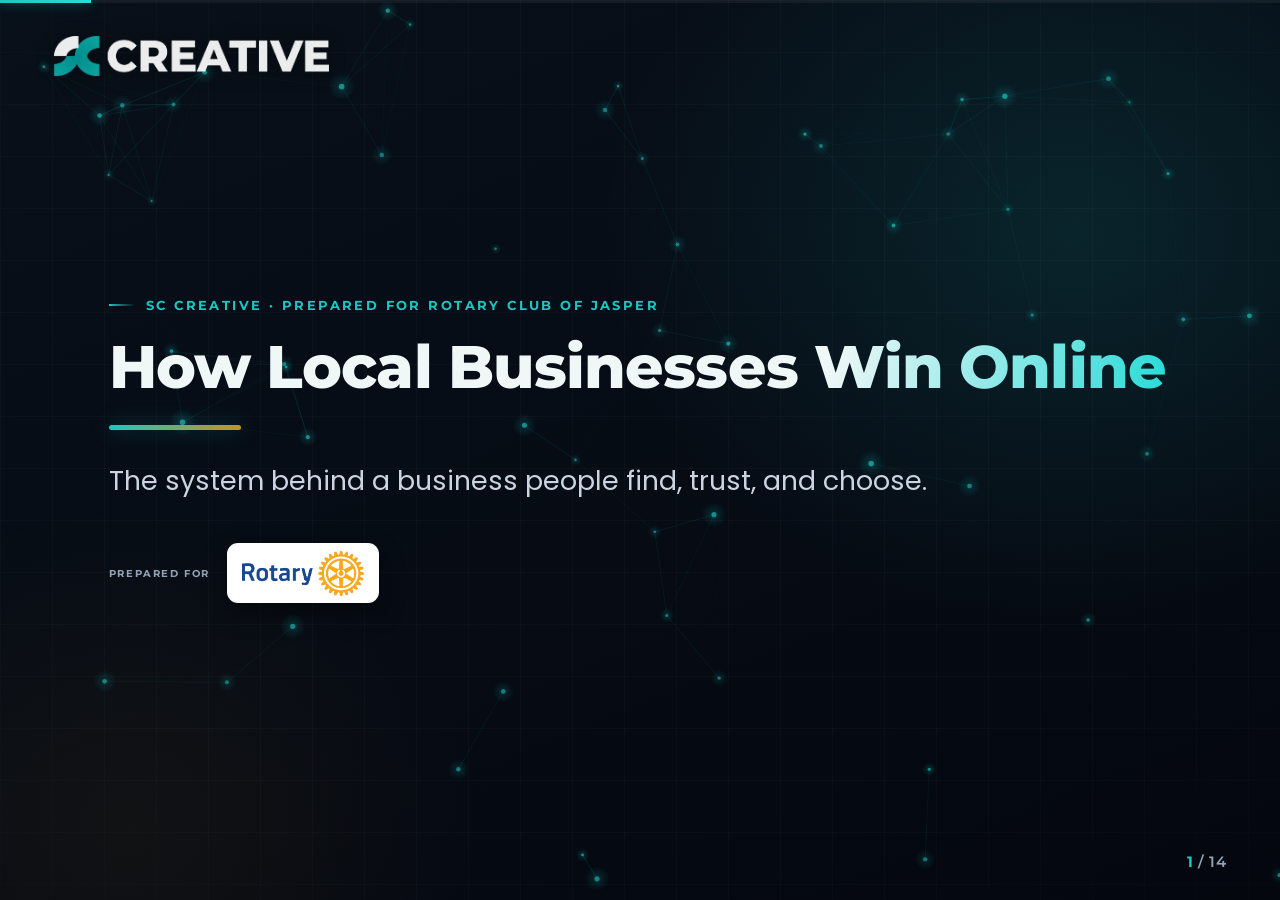
==== commit 08b4fb1f: "revise: delete Proof/Difference/Getting-started slides, shrink headings, AEO title 'in AI', update t" ====
--- a/index.html
+++ b/index.html
@@ -158,9 +158,9 @@
         <div class="perf-col__head"><span class="perf-col__dot" style="background:var(--red)"></span><span class="perf-col__label">A typical local website</span></div>
         <div class="perf-rings">
           <div class="perf-metric"><div class="perf-ring" style="--v:39;--c:#e0574f"><b>39</b></div><span class="perf-metric__lbl">Performance</span></div>
-          <div class="perf-metric"><div class="perf-ring" style="--v:86;--c:#e6ab2e"><b>86</b></div><span class="perf-metric__lbl">Accessibility</span></div>
-          <div class="perf-metric"><div class="perf-ring" style="--v:73;--c:#e6ab2e"><b>73</b></div><span class="perf-metric__lbl">Best Practices</span></div>
-          <div class="perf-metric"><div class="perf-ring" style="--v:85;--c:#e6ab2e"><b>85</b></div><span class="perf-metric__lbl">SEO</span></div>
+          <div class="perf-metric"><div class="perf-ring" style="--v:72;--c:#e6ab2e"><b>72</b></div><span class="perf-metric__lbl">Accessibility</span></div>
+          <div class="perf-metric"><div class="perf-ring" style="--v:64;--c:#e6ab2e"><b>64</b></div><span class="perf-metric__lbl">Best Practices</span></div>
+          <div class="perf-metric"><div class="perf-ring" style="--v:52;--c:#e6ab2e"><b>52</b></div><span class="perf-metric__lbl">SEO</span></div>
         </div>
       </div>
       <div class="perf-col perf-col--ours">
@@ -230,7 +230,7 @@
   <!-- 11. The rules just changed (AEO) -->
   <section class="slide" data-aeo>
     <p class="slide__eyebrow">The rules just changed</p>
-    <h1 class="slide__title">AEO gets you found <span class="k">inside AI</span>.</h1>
+    <h1 class="slide__title">AEO gets you found <span class="k">in AI</span>.</h1>
     <p class="slide__body" style="max-width:74ch;">Your customers are asking ChatGPT and Google&rsquo;s AI for recommendations now. We make sure your business is the answer they get.</p>
     <div class="aeo-wrap">
       <div class="ai-window">
@@ -276,43 +276,14 @@
     <p class="slide__body">Each piece makes the others work harder. That&rsquo;s the difference between busy and growing.</p>
   </section>
 
-  <!-- 13. Proof — client trust bar -->
-  <section class="slide slide--center">
-    <p class="slide__eyebrow">The proof</p>
-    <h1 class="slide__title">Real businesses. <span class="k">Real work.</span></h1>
-    <div class="trust-bar">
-      <div class="trust-logo"><img src="assets/clients/glory-fellowship.png" alt="Glory Fellowship"></div>
-      <div class="trust-logo"><img src="assets/clients/miller-roofing.png" alt="Miller Roofing"></div>
-      <div class="trust-logo"><img src="assets/clients/lemon-ridge.png" alt="Lemon Ridge"></div>
-      <div class="trust-logo"><img src="assets/clients/sanders.png" alt="Sanders"></div>
-      <div class="trust-logo"><img src="assets/clients/wmd.png" alt="WMD"></div>
-      <div class="trust-logo"><img src="assets/clients/mann-home-services.png" alt="Mann Home Services"></div>
-    </div>
-    <p class="slide__body">From roofing to retail to non-profits &mdash; we build the systems local businesses grow on.</p>
-  </section>
-
-  <!-- 14. Why local matters -->
+  <!-- Why local matters -->
   <section class="slide slide--center">
     <p class="slide__eyebrow">Why this matters for Jasper</p>
     <h1 class="slide__title">When local businesses win online, <span class="k">the whole town rises</span>.</h1>
     <p class="slide__body">Every local business that competes online keeps jobs, dollars, and pride right here in Walker County &mdash; instead of losing them to a chain three states away.</p>
   </section>
 
-  <!-- 15. The SC Creative difference -->
-  <section class="slide slide--center">
-    <p class="slide__eyebrow">The difference</p>
-    <h1 class="slide__title grad">One connected partner &mdash; right here.</h1>
-    <p class="slide__body">Not a faceless agency in another state. Real people who answer the phone, know your market, and treat your growth like our own.</p>
-  </section>
-
-  <!-- 16. Start -->
-  <section class="slide slide--center">
-    <p class="slide__eyebrow">Getting started</p>
-    <h1 class="slide__title">It starts with a <span class="k">conversation</span>.</h1>
-    <p class="slide__body">No pressure, no jargon &mdash; just a clear look at where your business stands online today, and what&rsquo;s possible. That part&rsquo;s on us.</p>
-  </section>
-
-  <!-- 17. Vision close -->
+  <!-- Vision close -->
   <section class="slide slide--center">
     <h1 class="slide__title grad" data-typewriter data-text="Main Street can win online.">Main Street can win online.</h1>
     <div class="title-underline"></div>
@@ -328,7 +299,7 @@
     <div class="online-chip">Online now &middot; <b data-clock>12:00:00 PM</b></div>
   </section>
 
-  <div class="deck-counter"><b>1</b> / 17</div>
+  <div class="deck-counter"><b>1</b> / 14</div>
   <div class="deck-nav deck-nav--prev" aria-hidden="true"></div>
   <div class="deck-nav deck-nav--next" aria-hidden="true"></div>
 
--- a/css/deck.css
+++ b/css/deck.css
@@ -172,8 +172,8 @@
 .slide__title {
   font-family: var(--font-heading);
   font-weight: 800;
-  font-size: clamp(2.6rem, 5.6vw, 5rem);
-  line-height: 1.05;
+  font-size: clamp(2.15rem, 4.7vw, 4.2rem);
+  line-height: 1.07;
   letter-spacing: -0.015em;
 }
 /* Gradient display treatment for hero/statement titles — a bright title with a
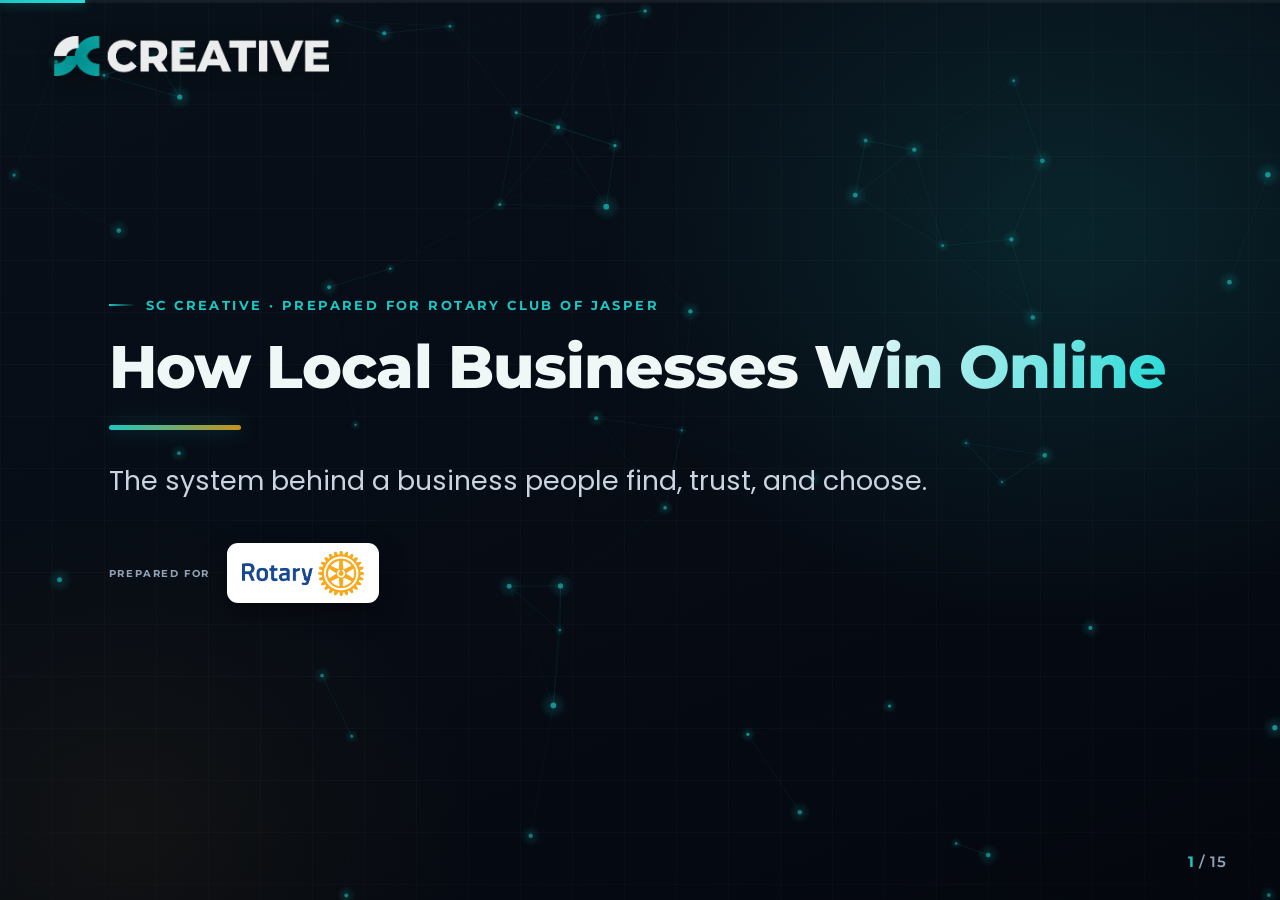
==== commit ed13274b: "feat: Website before/after case study (Sanders Aviation) + results Real redesign proof: before (date" ====
--- a/index.html
+++ b/index.html
@@ -145,6 +145,32 @@
           <div class="cap"><span class="cap__icon">&#9997;&#65039;</span><div class="cap__text"><b>Easy to update</b><span>You stay in control</span></div></div>
         </div>
       </div>
+    </div>
+  </section>
+
+  <!-- Website before/after case study -->
+  <section class="slide slide--center">
+    <p class="slide__eyebrow">Website &middot; a real redesign</p>
+    <h1 class="slide__title">A website that <span class="k">pays for itself</span>.</h1>
+    <div class="ba-compare">
+      <div class="ba-item ba-item--before">
+        <div class="ba-frame">
+          <div class="ba-frame__bar"><i></i><i></i><i></i></div>
+          <img src="assets/case/sanders-before.jpg" alt="Sanders Aviation website — before">
+        </div>
+        <span class="ba-tag ba-tag--before">Before</span>
+      </div>
+      <div class="ba-item ba-item--after">
+        <div class="ba-frame">
+          <div class="ba-frame__bar"><i></i><i></i><i></i></div>
+          <img src="assets/case/sanders-after.jpg" alt="Sanders Aviation website — after, by SC Creative">
+        </div>
+        <span class="ba-tag ba-tag--after">After &middot; SC Creative</span>
+      </div>
+    </div>
+    <div class="ba-metrics">
+      <div class="ba-metric"><b>2,000+</b><span>applications processed every year</span></div>
+      <div class="ba-metric"><b>+20%</b><span>more visitors complete the form</span></div>
     </div>
   </section>
 
@@ -299,7 +325,7 @@
     <div class="online-chip">Online now &middot; <b data-clock>12:00:00 PM</b></div>
   </section>
 
-  <div class="deck-counter"><b>1</b> / 14</div>
+  <div class="deck-counter"><b>1</b> / 15</div>
   <div class="deck-nav deck-nav--prev" aria-hidden="true"></div>
   <div class="deck-nav deck-nav--next" aria-hidden="true"></div>
 
--- a/css/deck.css
+++ b/css/deck.css
@@ -1024,3 +1024,19 @@
 .perf-ring::before { content: ""; position: absolute; inset: 5px; border-radius: 50%; background: #0c1622; }
 .perf-ring b { position: relative; font-family: var(--font-heading); font-weight: 800; font-size: clamp(.95rem, 1.35vw, 1.25rem); color: var(--c); }
 .perf-metric__lbl { font-size: clamp(.6rem, .86vw, .74rem); color: var(--text-muted); text-align: center; line-height: 1.2; }
+
+/* Website before/after case study */
+.ba-compare { display: grid; grid-template-columns: 1fr 1fr; gap: clamp(1.2rem, 3.2vw, 2.6rem); width: 100%; max-width: 1080px; margin: 1.5rem auto 0; align-items: start; }
+.ba-item { display: flex; flex-direction: column; align-items: center; }
+.ba-frame { width: 100%; border-radius: 12px; overflow: hidden; border: 1px solid var(--hair); box-shadow: 0 22px 54px rgba(0,0,0,.5); background: #0c1622; }
+.ba-frame__bar { display: flex; align-items: center; gap: .45rem; padding: .5rem .75rem; background: #16202c; border-bottom: 1px solid var(--hair); }
+.ba-frame__bar i { width: 9px; height: 9px; border-radius: 50%; background: #3a4656; }
+.ba-frame img { width: 100%; display: block; }
+.ba-item--before .ba-frame { filter: saturate(.9) brightness(.9); }
+.ba-tag { margin-top: .85rem; font-family: var(--font-heading); font-weight: 700; text-transform: uppercase; letter-spacing: .09em; font-size: clamp(.62rem, .9vw, .76rem); padding: .38rem .85rem; border-radius: 999px; }
+.ba-tag--before { color: var(--text-muted); background: rgba(255,255,255,0.05); border: 1px solid var(--hair); }
+.ba-tag--after { color: var(--teal); background: rgba(28,199,195,0.1); border: 1px solid rgba(28,199,195,0.32); }
+.ba-metrics { display: flex; justify-content: center; gap: clamp(2rem, 6vw, 5rem); margin-top: 1.7rem; }
+.ba-metric { text-align: center; }
+.ba-metric b { display: block; font-family: var(--font-heading); font-weight: 800; font-size: clamp(1.9rem, 3.6vw, 3.1rem); color: var(--green); line-height: 1; letter-spacing: -.02em; }
+.ba-metric span { color: var(--text-muted); font-size: clamp(.78rem, 1.1vw, 1rem); margin-top: .45rem; display: block; }
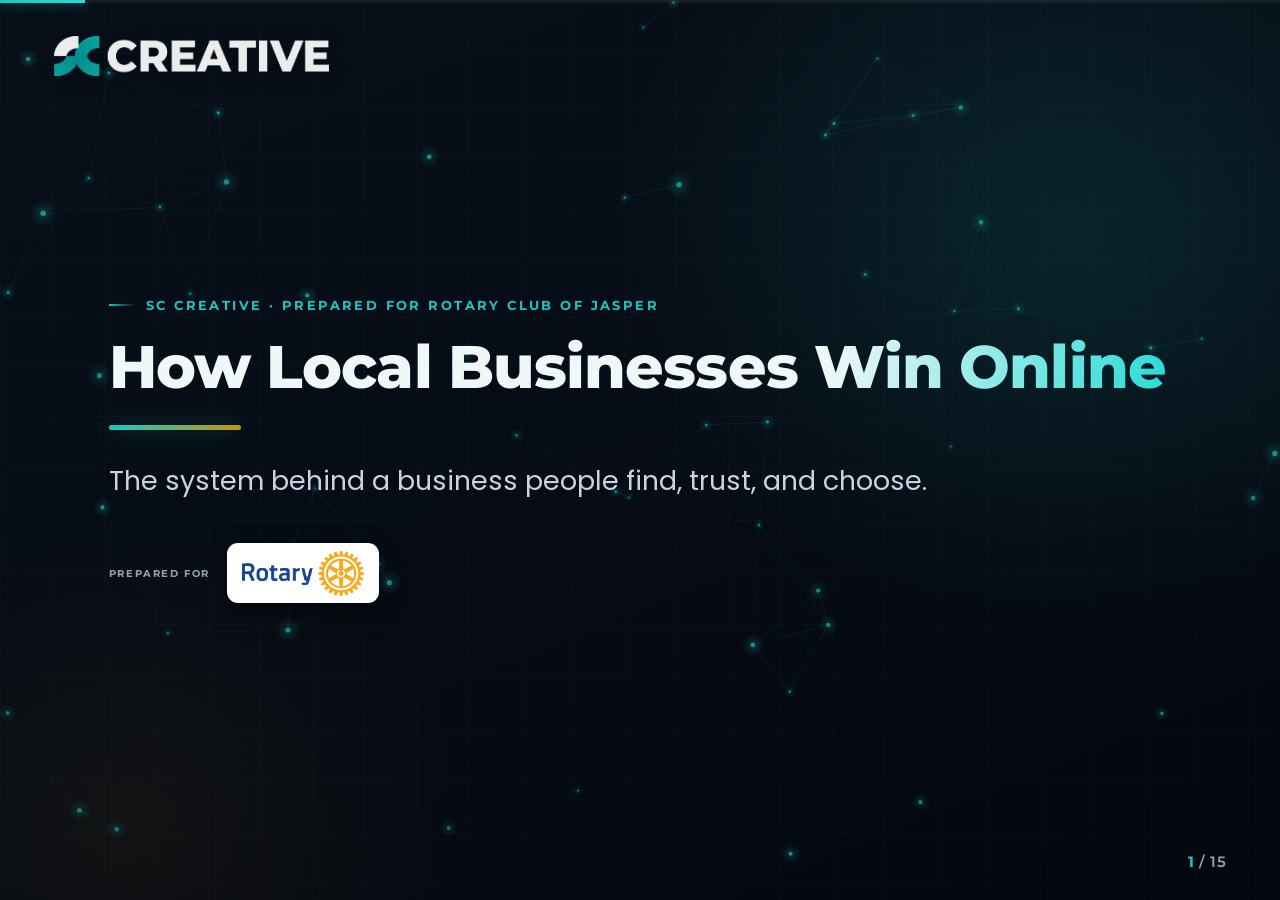
==== commit 6b1abdc9: "Remove Main Street vision slide; cite/refresh reality-slide stats to 2026; fix audit phone sizing Co" ====
--- a/index.html
+++ b/index.html
@@ -34,11 +34,12 @@
     <p class="slide__eyebrow">The reality</p>
     <h1 class="slide__title">People decide online &mdash; before they ever <span class="k">call</span>.</h1>
     <div class="stat-row">
-      <div class="stat stat--decline1"><div class="stat__number" data-countup="81" data-suffix="%">0%</div><div class="stat__bar"></div><div class="stat__label">research online before they buy</div></div>
-      <div class="stat stat--decline2"><div class="stat__number" data-countup="88" data-suffix="%">0%</div><div class="stat__bar"></div><div class="stat__label">trust reviews as much as a friend</div></div>
+      <div class="stat stat--decline1"><div class="stat__number" data-countup="98" data-suffix="%">0%</div><div class="stat__bar"></div><div class="stat__label">used the internet to find a local business this year</div></div>
+      <div class="stat stat--decline2"><div class="stat__number" data-countup="93" data-suffix="%">0%</div><div class="stat__bar"></div><div class="stat__label">let online reviews shape what they buy</div></div>
       <div class="stat stat--decline3"><div class="stat__number" data-countup="75" data-suffix="%">0%</div><div class="stat__bar"></div><div class="stat__label">judge your credibility by your website</div></div>
     </div>
     <p class="slide__body">If they can&rsquo;t find you &mdash; or they don&rsquo;t like what they see &mdash; you never even get the call.</p>
+    <p class="slide__cite">Sources: BrightLocal Local Consumer Review Survey 2025 &middot; Podium State of Reviews 2025 &middot; Stanford Web Credibility Research</p>
   </section>
 
   <!-- 3. The problem: scattered -->
@@ -253,23 +254,18 @@
     </div>
   </section>
 
-  <!-- 11. The rules just changed (AEO) -->
-  <section class="slide" data-aeo>
+  <!-- The rules just changed (AEO) — fluff vs fact -->
+  <section class="slide slide--center">
     <p class="slide__eyebrow">The rules just changed</p>
     <h1 class="slide__title">AEO gets you found <span class="k">in AI</span>.</h1>
-    <p class="slide__body" style="max-width:74ch;">Your customers are asking ChatGPT and Google&rsquo;s AI for recommendations now. We make sure your business is the answer they get.</p>
-    <div class="aeo-wrap">
-      <div class="ai-window">
-        <div class="ai-window__bar">
-          <span class="ai-window__dots"><i></i><i></i><i></i></span>
-          <span class="ai-window__name">AI Assistant</span>
-          <span class="ai-window__live">Live</span>
-        </div>
-        <div class="ai-window__body">
-          <div class="aeo-q"><span class="aeo-q__label">Someone asks</span><span class="aeo-q__text">&ldquo;Best place for shrimp &amp; grits in Jasper, AL?&rdquo;</span></div>
-          <div class="aeo-a" id="aeo-answer" data-rest="&hellip;"></div>
-        </div>
-      </div>
+    <p class="slide__body" style="max-width:72ch;">AI filters out generic claims. It surfaces the businesses that <span class="k">prove it with real numbers.</span></p>
+    <div class="fvf">
+      <div class="fvf__head fvf__head--fluff">&#10007;&nbsp; The fluff</div>
+      <div class="fvf__head fvf__head--fact">&#10003;&nbsp; The fact</div>
+      <div class="fvf__cell fvf__cell--fluff">&ldquo;We&rsquo;re the best local plumber. Premium service, high quality.&rdquo;</div>
+      <div class="fvf__cell fvf__cell--fact"><b>40 water heaters</b> replaced last month &middot; <b>45-min</b> average response &middot; <b>92%</b> customer satisfaction.</div>
+      <div class="fvf__cell fvf__cell--fluff">&ldquo;Expert, personalized accounting services you can trust.&rdquo;</div>
+      <div class="fvf__cell fvf__cell--fact"><b>300 returns</b> filed this year &middot; <b>zero</b> IRS penalties &middot; avg <b>$4,200</b> saved in missed deductions.</div>
     </div>
   </section>
 
@@ -309,11 +305,31 @@
     <p class="slide__body">Every local business that competes online keeps jobs, dollars, and pride right here in Walker County &mdash; instead of losing them to a chain three states away.</p>
   </section>
 
-  <!-- Vision close -->
-  <section class="slide slide--center">
-    <h1 class="slide__title grad" data-typewriter data-text="Main Street can win online.">Main Street can win online.</h1>
-    <div class="title-underline"></div>
-    <p class="slide__body">Let&rsquo;s build the system that gets you there.</p>
+  <!-- The 5-Minute AEO Audit — closing CTA -->
+  <section class="slide">
+    <p class="slide__eyebrow">Do this tonight</p>
+    <h1 class="slide__title grad">The 5-Minute <span class="k">AEO Audit</span>.</h1>
+    <div class="audit-layout">
+      <div class="phone-mock">
+        <div class="phone-mock__notch"></div>
+        <div class="phone-mock__screen">
+          <div class="phone-mock__bar">
+            <span class="phone-mock__dot"></span>
+            <span class="phone-mock__name">AI Assistant</span>
+          </div>
+          <div class="phone-mock__bubble phone-mock__bubble--user">Is there an HVAC company that covers Cordova and the Jasper, AL area?</div>
+          <div class="phone-mock__bubble phone-mock__bubble--ai">
+            <span class="phone-mock__typing"><i></i><i></i><i></i></span>
+          </div>
+        </div>
+      </div>
+      <ol class="start-list start-list--compact">
+        <li class="start-list__item check-item"><span class="check-box"></span><p class="start-list__text">Open ChatGPT and ask: &ldquo;What do you know about [your business]?&rdquo; Check it for accuracy and gaps.</p></li>
+        <li class="start-list__item check-item"><span class="check-box"></span><p class="start-list__text">Ask something hyper-specific: &ldquo;Is there a [your service] that covers [your area] near Jasper?&rdquo; That&rsquo;s how people actually ask.</p></li>
+        <li class="start-list__item check-item"><span class="check-box"></span><p class="start-list__text">Note exactly which sources it cites. That gap list is your marketing roadmap.</p></li>
+      </ol>
+    </div>
+    <p class="slide__body" style="max-width:none;">There&rsquo;s no Search Console for AI yet. Run this every week, and what you find becomes your to-do list for the next 30 days.</p>
   </section>
 
   <!-- 18. Contact -->
--- a/css/deck.css
+++ b/css/deck.css
@@ -206,6 +206,14 @@
 }
 .slide__body em { color: var(--text); font-style: italic; }
 
+.slide__cite {
+  margin-top: 1.6rem;
+  font-size: clamp(.72rem, 1vw, .9rem);
+  letter-spacing: .01em;
+  color: var(--text-neutral);
+  opacity: .5;
+}
+
 .title-underline {
   width: 132px; height: 5px; border-radius: 4px;
   margin-top: 1.6rem;
@@ -278,7 +286,7 @@
 .stat-row {
   display: flex;
   gap: 1.6rem;
-  margin: 2.6rem 0;
+  margin: 2rem 0 1.2rem;
   width: 100%;
 }
 .stat {
@@ -1040,3 +1048,39 @@
 .ba-metric { text-align: center; }
 .ba-metric b { display: block; font-family: var(--font-heading); font-weight: 800; font-size: clamp(1.9rem, 3.6vw, 3.1rem); color: var(--green); line-height: 1; letter-spacing: -.02em; }
 .ba-metric span { color: var(--text-muted); font-size: clamp(.78rem, 1.1vw, 1rem); margin-top: .45rem; display: block; }
+
+/* AEO — Fluff vs. Fact contrast */
+.fvf { display: grid; grid-template-columns: 1fr 1fr; gap: .9rem clamp(1rem, 3vw, 2.2rem); width: 100%; max-width: 1060px; margin: 1.7rem auto 0; text-align: left; }
+.fvf__head { font-family: var(--font-heading); font-weight: 800; text-transform: uppercase; letter-spacing: .1em; font-size: clamp(.7rem, 1vw, .84rem); }
+.fvf__head--fluff { color: var(--red); }
+.fvf__head--fact { color: var(--green); }
+.fvf__cell { border-radius: 12px; padding: 1rem 1.25rem; font-size: clamp(.9rem, 1.28vw, 1.14rem); line-height: 1.45; }
+.fvf__cell--fluff { background: rgba(224,87,79,.05); border: 1px solid rgba(224,87,79,.22); color: var(--text-muted); font-style: italic; }
+.fvf__cell--fact { background: rgba(62,224,122,.07); border: 1px solid rgba(62,224,122,.3); color: var(--text); }
+.fvf__cell--fact b { color: var(--green); font-weight: 700; }
+
+/* AEO 5-minute audit — phone mockup + checklist (from AEO playbook) */
+.audit-layout { display: flex; align-items: center; gap: clamp(1.5rem, 4vw, 3rem); margin-top: 1.6rem; width: 100%; }
+.start-list--compact { margin-top: 0; flex: 1; }
+.start-list--compact .start-list__item { padding: 1rem 1.3rem; gap: 1.1rem; }
+.start-list--compact .check-box { width: clamp(1.9rem, 2.8vw, 2.4rem); height: clamp(1.9rem, 2.8vw, 2.4rem); }
+.start-list--compact .start-list__text { font-size: clamp(.9rem, 1.25vw, 1.1rem); }
+.phone-mock {
+  flex: none; height: clamp(228px, 31vh, 290px); width: auto; aspect-ratio: 232/440;
+  background: #05070c; border: 3px solid #232c3c; border-radius: 28px;
+  box-shadow: 0 30px 70px rgba(0,0,0,0.55), 0 0 40px rgba(28,199,195,0.08);
+  padding: 7px; position: relative;
+}
+.phone-mock__notch { position: absolute; top: 20px; left: 50%; transform: translateX(-50%); width: 60px; height: 15px; border-radius: 10px; background: #05070c; border: 2px solid #232c3c; z-index: 2; }
+.phone-mock__screen { width: 100%; height: 100%; border-radius: 26px; overflow: hidden; background: linear-gradient(180deg, #0b1520, #060b14); display: flex; flex-direction: column; }
+.phone-mock__bar { display: flex; align-items: center; gap: .5rem; justify-content: center; padding: 1.5rem 1rem .8rem; border-bottom: 1px solid var(--hair); }
+.phone-mock__dot { width: 7px; height: 7px; border-radius: 50%; background: var(--green); box-shadow: 0 0 8px var(--green); animation: live-pulse 1.6s ease-in-out infinite; }
+.phone-mock__name { font-family: var(--font-heading); font-weight: 700; font-size: .78rem; color: var(--text-neutral); }
+.phone-mock__bubble { margin: .8rem .9rem 0; padding: .65rem .85rem; border-radius: 14px; font-size: .76rem; line-height: 1.4; max-width: 85%; }
+.phone-mock__bubble--user { align-self: flex-end; margin-left: auto; background: linear-gradient(135deg, var(--teal), var(--teal-mid)); color: #fff; border-bottom-right-radius: 4px; }
+.phone-mock__bubble--ai { background: rgba(255,255,255,0.06); border: 1px solid var(--hair); border-bottom-left-radius: 4px; }
+.phone-mock__typing { display: inline-flex; gap: 4px; }
+.phone-mock__typing i { width: 6px; height: 6px; border-radius: 50%; background: var(--text-muted); animation: typing-bounce 1.2s ease-in-out infinite; }
+.phone-mock__typing i:nth-child(2) { animation-delay: .15s; }
+.phone-mock__typing i:nth-child(3) { animation-delay: .3s; }
+@keyframes typing-bounce { 0%, 60%, 100% { transform: translateY(0); opacity: .5; } 30% { transform: translateY(-4px); opacity: 1; } }
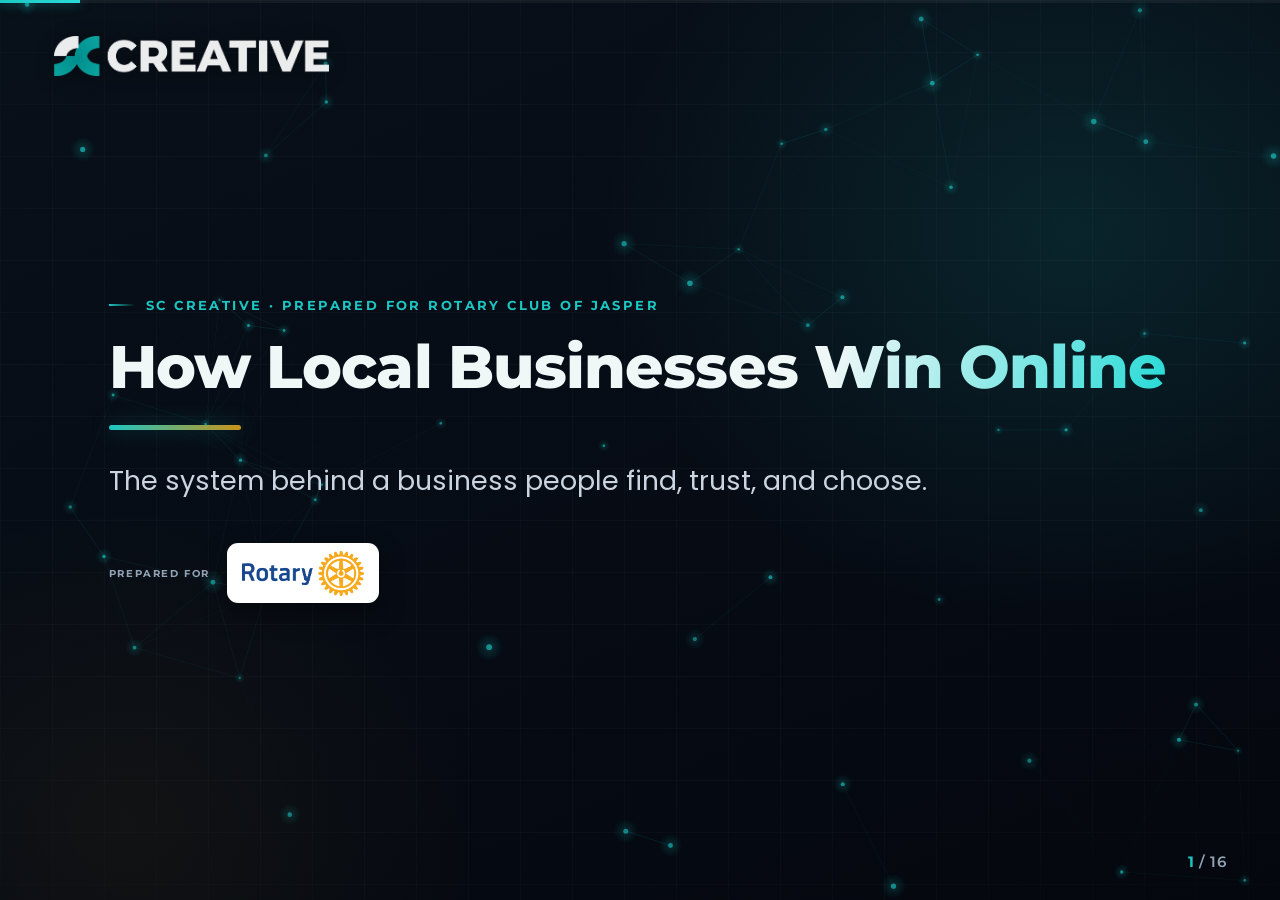
==== commit 5d5e225b: "Add Google Maps geo-grid before/after proof slide to Growth section Branded recreation of a local ra" ====
--- a/index.html
+++ b/index.html
@@ -251,6 +251,130 @@
           <div class="cap"><span class="cap__icon">&#128202;</span><div class="cap__text"><b>Analytics</b><span>Know what&rsquo;s working</span></div></div>
         </div>
       </div>
+    </div>
+  </section>
+
+  <!-- Growth proof: Google Maps rank grid (before / after) -->
+  <section class="slide slide--center">
+    <p class="slide__eyebrow">Local visibility, proven</p>
+    <h1 class="slide__title">We get you found <span class="k">on the map</span>.</h1>
+    <p class="slide__body" style="max-width:74ch;">Google shows different results block-by-block. We track your rank across a grid of your service area &mdash; then work every point to the top. One real client, centered in <b>Jasper, AL</b>:</p>
+    <div class="geo-compare">
+      <div class="geo-panel">
+        <span class="geo-panel__tag geo-panel__tag--before">Before</span>
+        <div class="geogrid">
+          <span class="geo geo--r">7</span>
+          <span class="geo geo--r">7</span>
+          <span class="geo geo--r">7</span>
+          <span class="geo geo--o">6</span>
+          <span class="geo geo--r">7</span>
+          <span class="geo geo--r">7</span>
+          <span class="geo geo--r">8</span>
+          <span class="geo geo--r">7</span>
+          <span class="geo geo--o">6</span>
+          <span class="geo geo--o">6</span>
+          <span class="geo geo--o">5</span>
+          <span class="geo geo--o">6</span>
+          <span class="geo geo--r">7</span>
+          <span class="geo geo--r">7</span>
+          <span class="geo geo--o">6</span>
+          <span class="geo geo--o">5</span>
+          <span class="geo geo--o">5</span>
+          <span class="geo geo--o">4</span>
+          <span class="geo geo--o">5</span>
+          <span class="geo geo--o">6</span>
+          <span class="geo geo--r">7</span>
+          <span class="geo geo--o">6</span>
+          <span class="geo geo--o">5</span>
+          <span class="geo geo--o">4</span>
+          <span class="geo geo--o geo--center">4</span>
+          <span class="geo geo--o">4</span>
+          <span class="geo geo--o">5</span>
+          <span class="geo geo--o">6</span>
+          <span class="geo geo--o">6</span>
+          <span class="geo geo--o">5</span>
+          <span class="geo geo--o">5</span>
+          <span class="geo geo--o">4</span>
+          <span class="geo geo--o">5</span>
+          <span class="geo geo--o">6</span>
+          <span class="geo geo--r">7</span>
+          <span class="geo geo--r">7</span>
+          <span class="geo geo--o">6</span>
+          <span class="geo geo--o">6</span>
+          <span class="geo geo--o">5</span>
+          <span class="geo geo--o">6</span>
+          <span class="geo geo--r">7</span>
+          <span class="geo geo--r">7</span>
+          <span class="geo geo--r">7</span>
+          <span class="geo geo--r">7</span>
+          <span class="geo geo--r">7</span>
+          <span class="geo geo--o">6</span>
+          <span class="geo geo--r">7</span>
+          <span class="geo geo--r">7</span>
+          <span class="geo geo--r">8</span>
+          <span class="geogrid__pin" aria-hidden="true"></span>
+        </div>
+      </div>
+      <div class="geo-arrow" aria-hidden="true">&rarr;</div>
+      <div class="geo-panel">
+        <span class="geo-panel__tag geo-panel__tag--after">After</span>
+        <div class="geogrid">
+          <span class="geo geo--g">1</span>
+          <span class="geo geo--g">1</span>
+          <span class="geo geo--g">1</span>
+          <span class="geo geo--g">1</span>
+          <span class="geo geo--g">1</span>
+          <span class="geo geo--g">2</span>
+          <span class="geo geo--g">2</span>
+          <span class="geo geo--g">1</span>
+          <span class="geo geo--g">1</span>
+          <span class="geo geo--g">1</span>
+          <span class="geo geo--g">1</span>
+          <span class="geo geo--g">1</span>
+          <span class="geo geo--g">2</span>
+          <span class="geo geo--o">4</span>
+          <span class="geo geo--g">1</span>
+          <span class="geo geo--g">1</span>
+          <span class="geo geo--g">1</span>
+          <span class="geo geo--g">1</span>
+          <span class="geo geo--g">1</span>
+          <span class="geo geo--g">1</span>
+          <span class="geo geo--g">2</span>
+          <span class="geo geo--g">1</span>
+          <span class="geo geo--g">1</span>
+          <span class="geo geo--g">1</span>
+          <span class="geo geo--g geo--center">1</span>
+          <span class="geo geo--g">1</span>
+          <span class="geo geo--g">1</span>
+          <span class="geo geo--g">1</span>
+          <span class="geo geo--g">1</span>
+          <span class="geo geo--g">1</span>
+          <span class="geo geo--g">1</span>
+          <span class="geo geo--g">1</span>
+          <span class="geo geo--g">1</span>
+          <span class="geo geo--g">1</span>
+          <span class="geo geo--g">1</span>
+          <span class="geo geo--g">1</span>
+          <span class="geo geo--g">1</span>
+          <span class="geo geo--g">1</span>
+          <span class="geo geo--g">1</span>
+          <span class="geo geo--g">1</span>
+          <span class="geo geo--g">1</span>
+          <span class="geo geo--g">1</span>
+          <span class="geo geo--g">1</span>
+          <span class="geo geo--g">1</span>
+          <span class="geo geo--g">1</span>
+          <span class="geo geo--g">1</span>
+          <span class="geo geo--g">1</span>
+          <span class="geo geo--g">1</span>
+          <span class="geo geo--g">1</span>
+          <span class="geogrid__pin" aria-hidden="true"></span>
+        </div>
+      </div>
+    </div>
+    <div class="geo-stats">
+      <div class="geo-stat"><span class="geo-stat__from">6.0</span><span class="geo-stat__arrow">&rarr;</span><span class="geo-stat__to">1.1</span><span class="geo-stat__label">average map rank</span></div>
+      <div class="geo-stat"><span class="geo-stat__from">0</span><span class="geo-stat__arrow">&rarr;</span><span class="geo-stat__to">48</span><span class="geo-stat__label">of 49 points in Google&rsquo;s top 3</span></div>
     </div>
   </section>
 
--- a/css/deck.css
+++ b/css/deck.css
@@ -1084,3 +1084,61 @@
 .phone-mock__typing i:nth-child(2) { animation-delay: .15s; }
 .phone-mock__typing i:nth-child(3) { animation-delay: .3s; }
 @keyframes typing-bounce { 0%, 60%, 100% { transform: translateY(0); opacity: .5; } 30% { transform: translateY(-4px); opacity: 1; } }
+
+/* ---- Growth proof: Google Maps geo-grid before/after ---- */
+.geo-compare {
+  display: flex; align-items: center; justify-content: center;
+  gap: clamp(.9rem, 2.4vw, 2.2rem); margin-top: 1.7rem; width: 100%;
+}
+.geo-panel { display: flex; flex-direction: column; align-items: center; gap: .8rem; }
+.geo-panel__tag {
+  font-family: var(--font-heading); font-weight: 700; text-transform: uppercase;
+  letter-spacing: .08em; font-size: clamp(.7rem, 1vw, .82rem);
+  padding: .28rem .95rem; border-radius: 999px; border: 1px solid transparent;
+}
+.geo-panel__tag--before { color: #f0b6b1; background: rgba(224,87,79,0.14); border-color: rgba(224,87,79,0.35); }
+.geo-panel__tag--after  { color: #a7ecc0; background: rgba(48,192,96,0.14);  border-color: rgba(48,192,96,0.38); }
+.geogrid {
+  position: relative; display: grid; grid-template-columns: repeat(7, 1fr);
+  gap: clamp(3px, .5vw, 6px); padding: clamp(8px, 1vw, 13px);
+  background: rgba(255,255,255,0.03); border: 1px solid var(--hair);
+  border-radius: 16px; box-shadow: 0 16px 44px rgba(0,0,0,0.32);
+}
+.geo {
+  width: clamp(24px, 2.5vw, 37px); aspect-ratio: 1; border-radius: 50%;
+  display: flex; align-items: center; justify-content: center;
+  font-family: var(--font-heading); font-weight: 800; color: #fff;
+  font-size: clamp(.66rem, 1vw, .92rem);
+  box-shadow: inset 0 -2px 4px rgba(0,0,0,0.28), 0 2px 5px rgba(0,0,0,0.22);
+}
+.geo--g { background: radial-gradient(circle at 35% 30%, #45b563, #2b8f42); }
+.geo--o { background: radial-gradient(circle at 35% 30%, #ef9a3f, #d9791f); }
+.geo--r { background: radial-gradient(circle at 35% 30%, #e8655d, #c93f37); }
+.geogrid__pin {
+  position: absolute; left: 50%; top: 50%; z-index: 3;
+  width: clamp(15px, 1.6vw, 21px); height: clamp(15px, 1.6vw, 21px);
+  background: #4046c9; border: 2px solid #fff; border-radius: 50% 50% 50% 0;
+  transform: translate(-50%, -72%) rotate(-45deg);
+  box-shadow: 0 5px 12px rgba(0,0,0,0.45);
+}
+.geogrid__pin::after {
+  content: ''; position: absolute; inset: 0; margin: auto;
+  width: 36%; height: 36%; background: #fff; border-radius: 50%;
+}
+.geo-arrow { font-size: clamp(1.5rem, 3vw, 2.6rem); color: var(--teal); font-weight: 700; opacity: .9; }
+.geo-stats {
+  display: flex; justify-content: center; flex-wrap: wrap;
+  gap: clamp(1.4rem, 4vw, 3.4rem); margin-top: 1.7rem;
+}
+.geo-stat { display: flex; align-items: baseline; gap: .55rem; }
+.geo-stat__from {
+  font-family: var(--font-heading); font-weight: 800; color: var(--red);
+  font-size: clamp(1.35rem, 2.3vw, 2rem); opacity: .8;
+  text-decoration: line-through; text-decoration-thickness: 2px;
+}
+.geo-stat__arrow { color: var(--text-muted); font-size: 1.2rem; }
+.geo-stat__to {
+  font-family: var(--font-heading); font-weight: 800; color: var(--green);
+  font-size: clamp(1.8rem, 3vw, 2.7rem);
+}
+.geo-stat__label { color: var(--text-neutral); font-size: clamp(.85rem, 1.2vw, 1.05rem); margin-left: .35rem; }
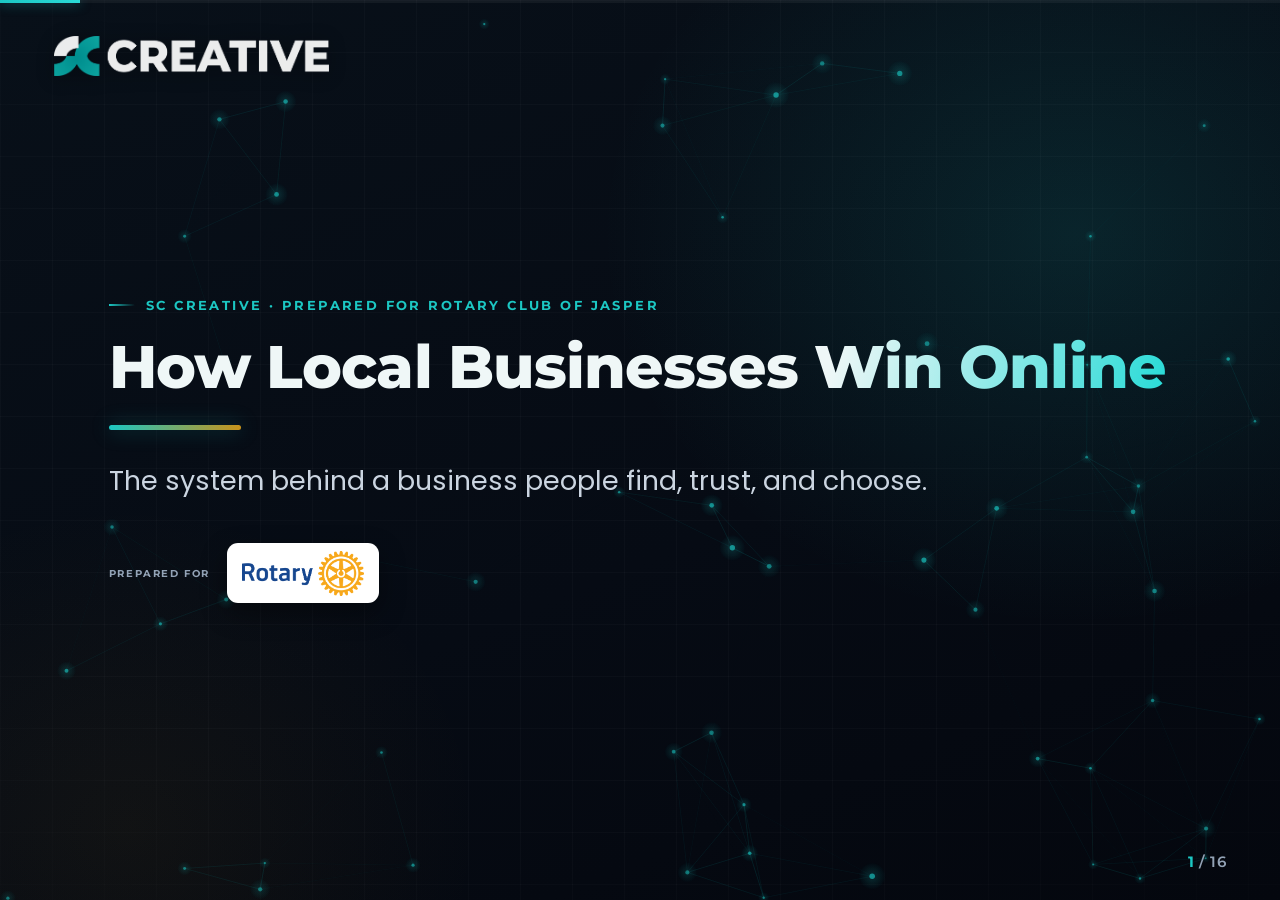
==== commit ee99c3d5: "Geo slide: live Google map w/ animated rank pins; bigger audit phone - Growth 'on the map' slide: le" ====
--- a/index.html
+++ b/index.html
@@ -255,14 +255,22 @@
   </section>
 
   <!-- Growth proof: Google Maps rank grid (before / after) -->
-  <section class="slide slide--center">
-    <p class="slide__eyebrow">Local visibility, proven</p>
-    <h1 class="slide__title">We get you found <span class="k">on the map</span>.</h1>
-    <p class="slide__body" style="max-width:74ch;">Google shows different results block-by-block. We track your rank across a grid of your service area &mdash; then work every point to the top. One real client, centered in <b>Jasper, AL</b>:</p>
-    <div class="geo-compare">
-      <div class="geo-panel">
-        <span class="geo-panel__tag geo-panel__tag--before">Before</span>
-        <div class="geogrid">
+  <section class="slide slide--geo" data-geo>
+    <div class="geo-split">
+      <div class="geo-copy">
+        <p class="slide__eyebrow">Local visibility, proven</p>
+        <h1 class="slide__title">We get you found <span class="k">on the map</span>.</h1>
+        <p class="slide__body">Google shows different results block-by-block, depending on where the searcher is standing. We map your rank across your whole service area &mdash; then work every point to the top. One real client, centered in <b>Jasper, AL</b>:</p>
+        <div class="geo-stats">
+          <div class="geo-stat"><span class="geo-stat__from">6.0</span><span class="geo-stat__arrow">&rarr;</span><span class="geo-stat__to">1.1</span><span class="geo-stat__label">average map rank</span></div>
+          <div class="geo-stat"><span class="geo-stat__from">0</span><span class="geo-stat__arrow">&rarr;</span><span class="geo-stat__to">48</span><span class="geo-stat__label">of 49 points in Google&rsquo;s top 3</span></div>
+        </div>
+      </div>
+
+      <div class="geo-stage">
+        <div class="geo-map" data-geo-map>
+          <iframe class="geo-map__bg" title="Live Google map of the Jasper, Alabama service area" src="https://maps.google.com/maps?q=33.849,-87.285&amp;z=12&amp;output=embed" loading="eager" referrerpolicy="no-referrer-when-downgrade"></iframe>
+          <div class="geogrid geogrid--before is-shown" aria-hidden="true">
           <span class="geo geo--r">7</span>
           <span class="geo geo--r">7</span>
           <span class="geo geo--r">7</span>
@@ -312,13 +320,9 @@
           <span class="geo geo--r">7</span>
           <span class="geo geo--r">7</span>
           <span class="geo geo--r">8</span>
-          <span class="geogrid__pin" aria-hidden="true"></span>
-        </div>
-      </div>
-      <div class="geo-arrow" aria-hidden="true">&rarr;</div>
-      <div class="geo-panel">
-        <span class="geo-panel__tag geo-panel__tag--after">After</span>
-        <div class="geogrid">
+          </div>
+
+          <div class="geogrid geogrid--after" aria-hidden="true">
           <span class="geo geo--g">1</span>
           <span class="geo geo--g">1</span>
           <span class="geo geo--g">1</span>
@@ -368,13 +372,17 @@
           <span class="geo geo--g">1</span>
           <span class="geo geo--g">1</span>
           <span class="geo geo--g">1</span>
+          </div>
+
           <span class="geogrid__pin" aria-hidden="true"></span>
         </div>
-      </div>
-    </div>
-    <div class="geo-stats">
-      <div class="geo-stat"><span class="geo-stat__from">6.0</span><span class="geo-stat__arrow">&rarr;</span><span class="geo-stat__to">1.1</span><span class="geo-stat__label">average map rank</span></div>
-      <div class="geo-stat"><span class="geo-stat__from">0</span><span class="geo-stat__arrow">&rarr;</span><span class="geo-stat__to">48</span><span class="geo-stat__label">of 49 points in Google&rsquo;s top 3</span></div>
+
+        <div class="geo-toggle" role="presentation">
+          <span class="geo-toggle__tag geo-toggle__tag--before is-active">Before</span>
+          <span class="geo-toggle__track"><span class="geo-toggle__knob"></span></span>
+          <span class="geo-toggle__tag geo-toggle__tag--after">After</span>
+        </div>
+      </div>
     </div>
   </section>
 
--- a/css/deck.css
+++ b/css/deck.css
@@ -1066,7 +1066,7 @@
 .start-list--compact .check-box { width: clamp(1.9rem, 2.8vw, 2.4rem); height: clamp(1.9rem, 2.8vw, 2.4rem); }
 .start-list--compact .start-list__text { font-size: clamp(.9rem, 1.25vw, 1.1rem); }
 .phone-mock {
-  flex: none; height: clamp(228px, 31vh, 290px); width: auto; aspect-ratio: 232/440;
+  flex: none; height: clamp(260px, 35vh, 332px); width: auto; aspect-ratio: 232/440;
   background: #05070c; border: 3px solid #232c3c; border-radius: 28px;
   box-shadow: 0 30px 70px rgba(0,0,0,0.55), 0 0 40px rgba(28,199,195,0.08);
   padding: 7px; position: relative;
@@ -1085,38 +1085,44 @@
 .phone-mock__typing i:nth-child(3) { animation-delay: .3s; }
 @keyframes typing-bounce { 0%, 60%, 100% { transform: translateY(0); opacity: .5; } 30% { transform: translateY(-4px); opacity: 1; } }
 
-/* ---- Growth proof: Google Maps geo-grid before/after ---- */
-.geo-compare {
-  display: flex; align-items: center; justify-content: center;
-  gap: clamp(.9rem, 2.4vw, 2.2rem); margin-top: 1.7rem; width: 100%;
-}
-.geo-panel { display: flex; flex-direction: column; align-items: center; gap: .8rem; }
-.geo-panel__tag {
-  font-family: var(--font-heading); font-weight: 700; text-transform: uppercase;
-  letter-spacing: .08em; font-size: clamp(.7rem, 1vw, .82rem);
-  padding: .28rem .95rem; border-radius: 999px; border: 1px solid transparent;
-}
-.geo-panel__tag--before { color: #f0b6b1; background: rgba(224,87,79,0.14); border-color: rgba(224,87,79,0.35); }
-.geo-panel__tag--after  { color: #a7ecc0; background: rgba(48,192,96,0.14);  border-color: rgba(48,192,96,0.38); }
+/* ---- Growth proof: geo-grid before/after over a map ---- */
+.geo-split {
+  display: grid; grid-template-columns: 1fr minmax(0, 480px);
+  align-items: center; gap: clamp(1.6rem, 4.5vw, 4rem); width: 100%;
+}
+.geo-copy { text-align: left; }
+.geo-copy .slide__body { max-width: 46ch; margin-top: 1.1rem; }
+
+/* map card + pin overlay */
+.geo-stage { display: flex; flex-direction: column; align-items: center; gap: 1.05rem; }
+.geo-map {
+  position: relative; width: min(100%, 480px); aspect-ratio: 1;
+  border-radius: 20px; overflow: hidden;
+  border: 1px solid var(--hair); box-shadow: 0 22px 54px rgba(0,0,0,0.45);
+}
+.geo-map__bg { position: absolute; inset: 0; width: 100%; height: 100%; display: block; border: 0; object-fit: cover; pointer-events: none; }
 .geogrid {
-  position: relative; display: grid; grid-template-columns: repeat(7, 1fr);
-  gap: clamp(3px, .5vw, 6px); padding: clamp(8px, 1vw, 13px);
-  background: rgba(255,255,255,0.03); border: 1px solid var(--hair);
-  border-radius: 16px; box-shadow: 0 16px 44px rgba(0,0,0,0.32);
-}
+  position: absolute; inset: 0; z-index: 2;
+  display: grid; grid-template-columns: repeat(7, 1fr);
+  place-items: center; gap: clamp(2px, .5vw, 6px);
+  padding: 10.5%;
+  opacity: 0; transition: opacity .65s var(--ease); pointer-events: none;
+}
+.geogrid.is-shown { opacity: 1; }
 .geo {
-  width: clamp(24px, 2.5vw, 37px); aspect-ratio: 1; border-radius: 50%;
+  width: clamp(20px, 3.4vw, 34px); aspect-ratio: 1; border-radius: 50%;
   display: flex; align-items: center; justify-content: center;
   font-family: var(--font-heading); font-weight: 800; color: #fff;
-  font-size: clamp(.66rem, 1vw, .92rem);
-  box-shadow: inset 0 -2px 4px rgba(0,0,0,0.28), 0 2px 5px rgba(0,0,0,0.22);
+  font-size: clamp(.62rem, 1.05vw, .9rem);
+  border: 1.5px solid rgba(255,255,255,0.85);
+  box-shadow: 0 2px 6px rgba(0,0,0,0.3);
 }
 .geo--g { background: radial-gradient(circle at 35% 30%, #45b563, #2b8f42); }
 .geo--o { background: radial-gradient(circle at 35% 30%, #ef9a3f, #d9791f); }
 .geo--r { background: radial-gradient(circle at 35% 30%, #e8655d, #c93f37); }
 .geogrid__pin {
-  position: absolute; left: 50%; top: 50%; z-index: 3;
-  width: clamp(15px, 1.6vw, 21px); height: clamp(15px, 1.6vw, 21px);
+  position: absolute; left: 50%; top: 50%; z-index: 4;
+  width: clamp(17px, 1.9vw, 24px); height: clamp(17px, 1.9vw, 24px);
   background: #4046c9; border: 2px solid #fff; border-radius: 50% 50% 50% 0;
   transform: translate(-50%, -72%) rotate(-45deg);
   box-shadow: 0 5px 12px rgba(0,0,0,0.45);
@@ -1125,10 +1131,37 @@
   content: ''; position: absolute; inset: 0; margin: auto;
   width: 36%; height: 36%; background: #fff; border-radius: 50%;
 }
-.geo-arrow { font-size: clamp(1.5rem, 3vw, 2.6rem); color: var(--teal); font-weight: 700; opacity: .9; }
+
+/* before/after toggle indicator */
+.geo-toggle { display: flex; align-items: center; gap: .85rem; }
+.geo-toggle__tag {
+  font-family: var(--font-heading); font-weight: 700; text-transform: uppercase;
+  letter-spacing: .08em; font-size: clamp(.72rem, 1vw, .86rem);
+  color: var(--text-muted); transition: color .4s var(--ease), opacity .4s var(--ease); opacity: .5;
+}
+.geo-toggle__tag.is-active { opacity: 1; }
+.geo-toggle__tag--before.is-active { color: #f0908a; }
+.geo-toggle__tag--after.is-active { color: #7fe0a2; }
+.geo-toggle__track {
+  position: relative; width: 46px; height: 22px; border-radius: 999px;
+  background: rgba(255,255,255,0.09); border: 1px solid var(--hair);
+}
+.geo-toggle__knob {
+  position: absolute; top: 2px; left: 2px; width: 16px; height: 16px; border-radius: 50%;
+  background: var(--red); box-shadow: 0 2px 5px rgba(0,0,0,0.4);
+  transition: transform .5s var(--ease), background .5s var(--ease);
+}
+.geo-toggle.is-after .geo-toggle__knob { transform: translateX(24px); background: var(--green); }
+
 .geo-stats {
-  display: flex; justify-content: center; flex-wrap: wrap;
-  gap: clamp(1.4rem, 4vw, 3.4rem); margin-top: 1.7rem;
+  display: flex; justify-content: flex-start; flex-wrap: wrap;
+  gap: clamp(1.4rem, 3vw, 2.6rem); margin-top: 1.6rem;
+}
+@media (max-width: 860px) {
+  .geo-split { grid-template-columns: 1fr; gap: 1.6rem; }
+  .geo-copy .geo-stats { justify-content: center; }
+  .geo-copy { text-align: center; }
+  .geo-copy .slide__body { margin-left: auto; margin-right: auto; }
 }
 .geo-stat { display: flex; align-items: baseline; gap: .55rem; }
 .geo-stat__from {
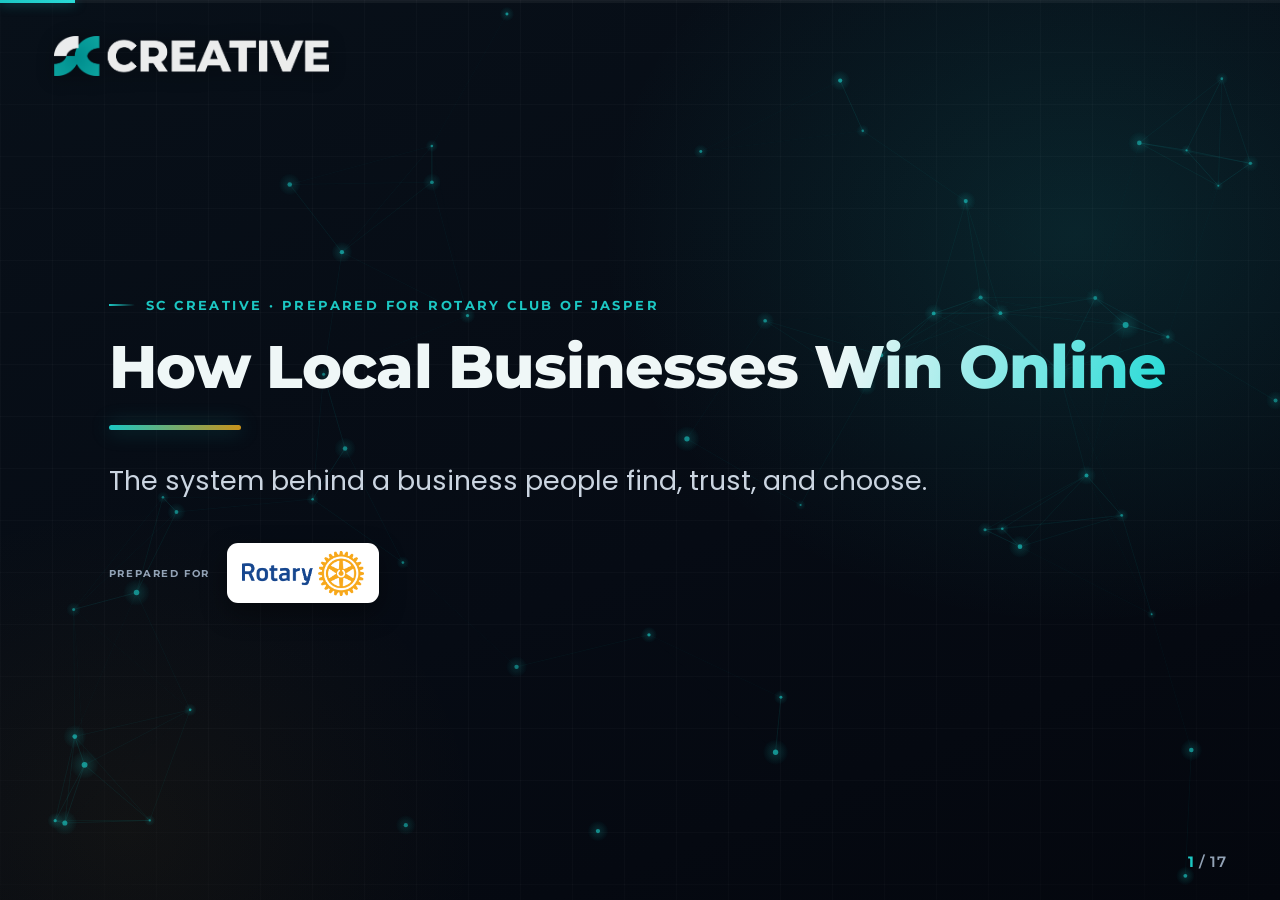
==== commit 13d84f5f: "Add family intro as slide 2 (Sam, Kate, Harvey, Ezra) - New 'I'm Sam. This is home.' intro slide aft" ====
--- a/index.html
+++ b/index.html
@@ -29,7 +29,28 @@
     </div>
   </section>
 
-  <!-- 2. The reality -->
+  <!-- 2. Meet Sam — family intro -->
+  <section class="slide slide--center">
+    <p class="slide__eyebrow">First &mdash; a little about me</p>
+    <h1 class="slide__title">I&rsquo;m Sam. <span class="k">This is home.</span></h1>
+    <div class="fam">
+      <figure class="fam__card">
+        <img src="assets/family/sam-kate.jpg" alt="Sam and Kate">
+        <figcaption>Kate &amp; me</figcaption>
+      </figure>
+      <figure class="fam__card">
+        <img src="assets/family/harvey.jpg" alt="Harvey">
+        <figcaption>Harvey</figcaption>
+      </figure>
+      <figure class="fam__card">
+        <img src="assets/family/ezra.jpg" alt="Ezra">
+        <figcaption>Ezra</figcaption>
+      </figure>
+    </div>
+    <p class="slide__body">This is Kate, and our boys &mdash; Harvey and Ezra. Walker County is home for us. When I talk about helping local businesses win, <span class="k">this</span> is why it matters to me.</p>
+  </section>
+
+  <!-- 3. The reality -->
   <section class="slide">
     <p class="slide__eyebrow">The reality</p>
     <h1 class="slide__title">People decide online &mdash; before they ever <span class="k">call</span>.</h1>
--- a/css/deck.css
+++ b/css/deck.css
@@ -1085,6 +1085,30 @@
 .phone-mock__typing i:nth-child(3) { animation-delay: .3s; }
 @keyframes typing-bounce { 0%, 60%, 100% { transform: translateY(0); opacity: .5; } 30% { transform: translateY(-4px); opacity: 1; } }
 
+/* ---- Meet Sam: family intro gallery ---- */
+.fam {
+  display: flex; justify-content: center; align-items: stretch;
+  gap: clamp(.7rem, 1.8vw, 1.5rem);
+  height: min(48vh, 460px); margin: 1.7rem 0 1.5rem; max-width: 100%;
+}
+.fam__card {
+  position: relative; border-radius: 16px; overflow: hidden;
+  border: 1px solid var(--hair); background: #0b1520;
+  box-shadow: 0 18px 46px rgba(0,0,0,0.48);
+}
+.fam__card img { height: 100%; width: auto; max-width: 100%; display: block; object-fit: cover; }
+.fam__card figcaption {
+  position: absolute; left: 0; right: 0; bottom: 0;
+  padding: .9rem .7rem .5rem; text-align: center;
+  font-family: var(--font-heading); font-weight: 700; color: #fff;
+  font-size: clamp(.8rem, 1.15vw, 1.02rem); letter-spacing: .02em;
+  background: linear-gradient(to top, rgba(0,0,0,0.75), rgba(0,0,0,0));
+}
+@media (max-width: 760px) {
+  .fam { height: auto; flex-wrap: wrap; }
+  .fam__card { height: 34vh; }
+}
+
 /* ---- Growth proof: geo-grid before/after over a map ---- */
 .geo-split {
   display: grid; grid-template-columns: 1fr minmax(0, 480px);
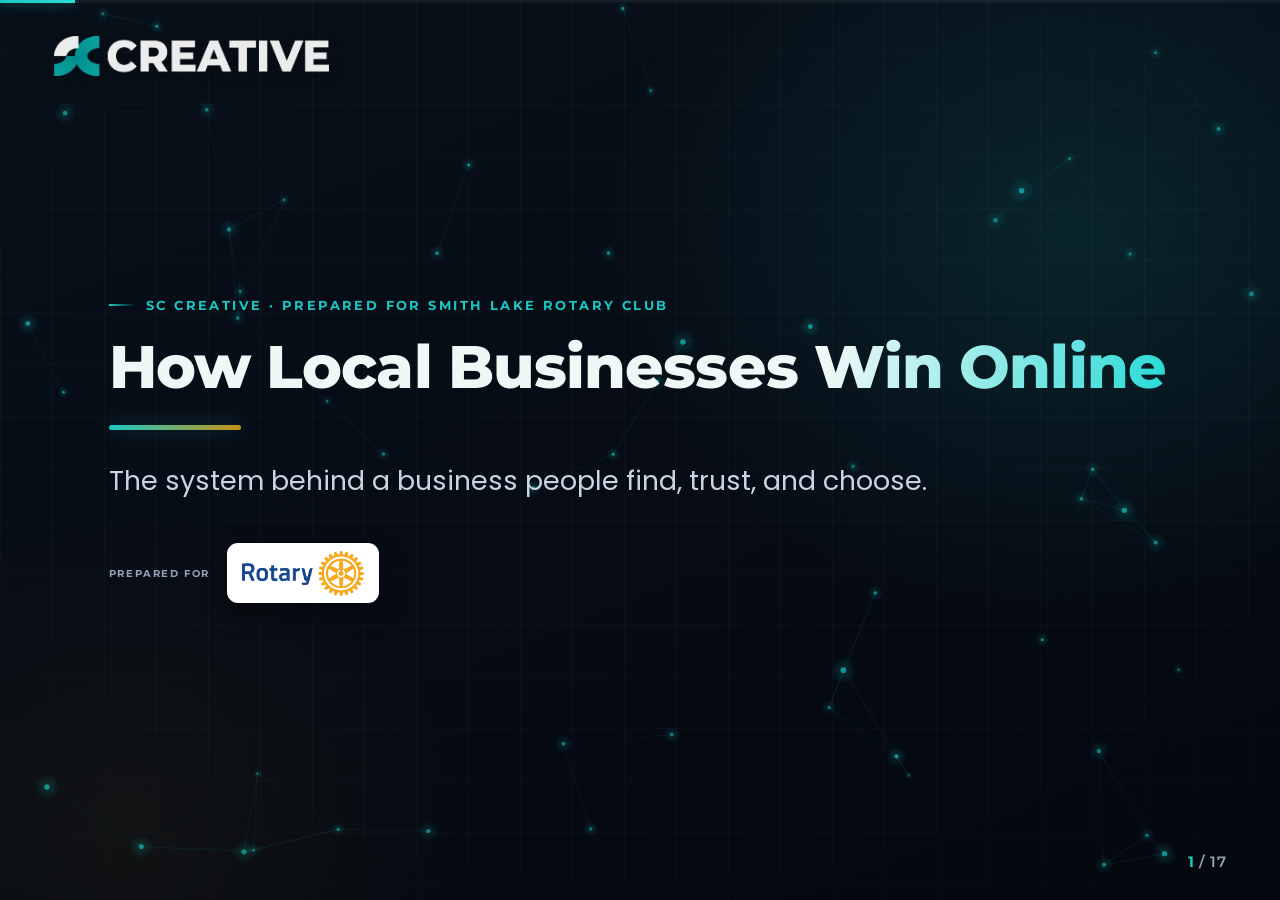
==== commit e2ccc652: "Retarget to Smith Lake Rotary Club; update SC Creative build scores to 99/99/100/100; Growth SEO til" ====
--- a/index.html
+++ b/index.html
@@ -19,13 +19,13 @@
 
   <!-- 1. Title -->
   <section class="slide">
-    <p class="slide__eyebrow">SC Creative &middot; Prepared for Rotary Club of Jasper</p>
+    <p class="slide__eyebrow">SC Creative &middot; Prepared for Smith Lake Rotary Club</p>
     <h1 class="slide__title grad" data-typewriter data-text="How Local Businesses Win Online">How Local Businesses Win Online</h1>
     <div class="title-underline"></div>
     <p class="slide__body">The system behind a business people find, trust, and choose.</p>
     <div class="title-for">
       <span class="title-for__label">Prepared for</span>
-      <span class="title-for__logo"><img src="assets/rotary.png" alt="Rotary Club of Jasper"></span>
+      <span class="title-for__logo"><img src="assets/rotary.png" alt="Smith Lake Rotary Club"></span>
     </div>
   </section>
 
@@ -214,8 +214,8 @@
       <div class="perf-col perf-col--ours">
         <div class="perf-col__head"><span class="perf-col__dot" style="background:var(--green)"></span><span class="perf-col__label">An SC Creative build</span></div>
         <div class="perf-rings">
-          <div class="perf-metric"><div class="perf-ring" style="--v:96;--c:#30c060"><b>96</b></div><span class="perf-metric__lbl">Performance</span></div>
-          <div class="perf-metric"><div class="perf-ring" style="--v:94;--c:#30c060"><b>94</b></div><span class="perf-metric__lbl">Accessibility</span></div>
+          <div class="perf-metric"><div class="perf-ring" style="--v:99;--c:#30c060"><b>99</b></div><span class="perf-metric__lbl">Performance</span></div>
+          <div class="perf-metric"><div class="perf-ring" style="--v:99;--c:#30c060"><b>99</b></div><span class="perf-metric__lbl">Accessibility</span></div>
           <div class="perf-metric"><div class="perf-ring" style="--v:100;--c:#30c060"><b>100</b></div><span class="perf-metric__lbl">Best Practices</span></div>
           <div class="perf-metric"><div class="perf-ring" style="--v:100;--c:#30c060"><b>100</b></div><span class="perf-metric__lbl">SEO</span></div>
         </div>
@@ -264,7 +264,7 @@
       <div class="showcase__caps">
         <span class="mini-label mini-label--teal">What Growth delivers</span>
         <div class="cap-grid">
-          <div class="cap"><span class="cap__icon">&#128269;</span><div class="cap__text"><b>SEO</b><span>Get found on Google</span></div></div>
+          <div class="cap"><span class="cap__icon">&#128269;</span><div class="cap__text"><b>SEO / AEO</b><span>Get found on Google</span></div></div>
           <div class="cap"><span class="cap__icon">&#128200;</span><div class="cap__text"><b>Paid ads</b><span>Reach the right people fast</span></div></div>
           <div class="cap"><span class="cap__icon">&#9997;&#65039;</span><div class="cap__text"><b>Content</b><span>Answer what they search</span></div></div>
           <div class="cap"><span class="cap__icon">&#128205;</span><div class="cap__text"><b>Local visibility</b><span>Own your area</span></div></div>
